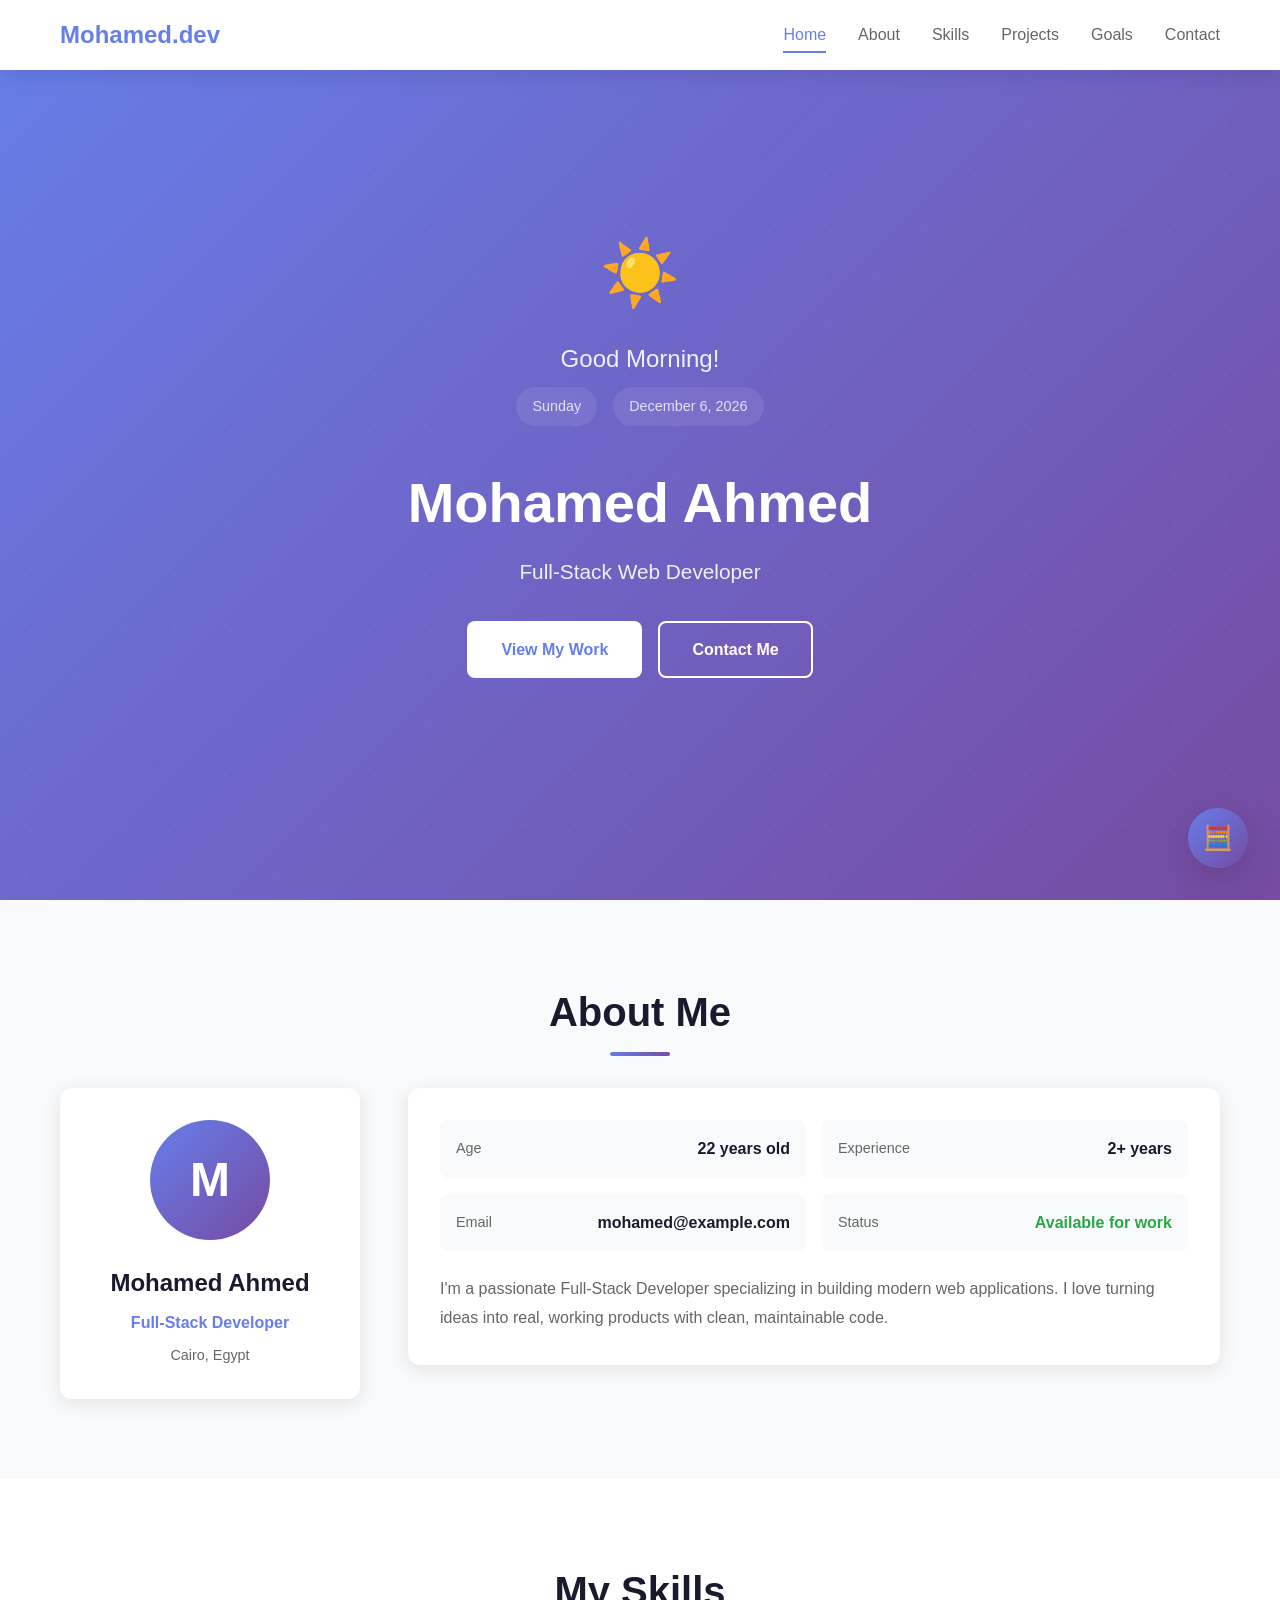
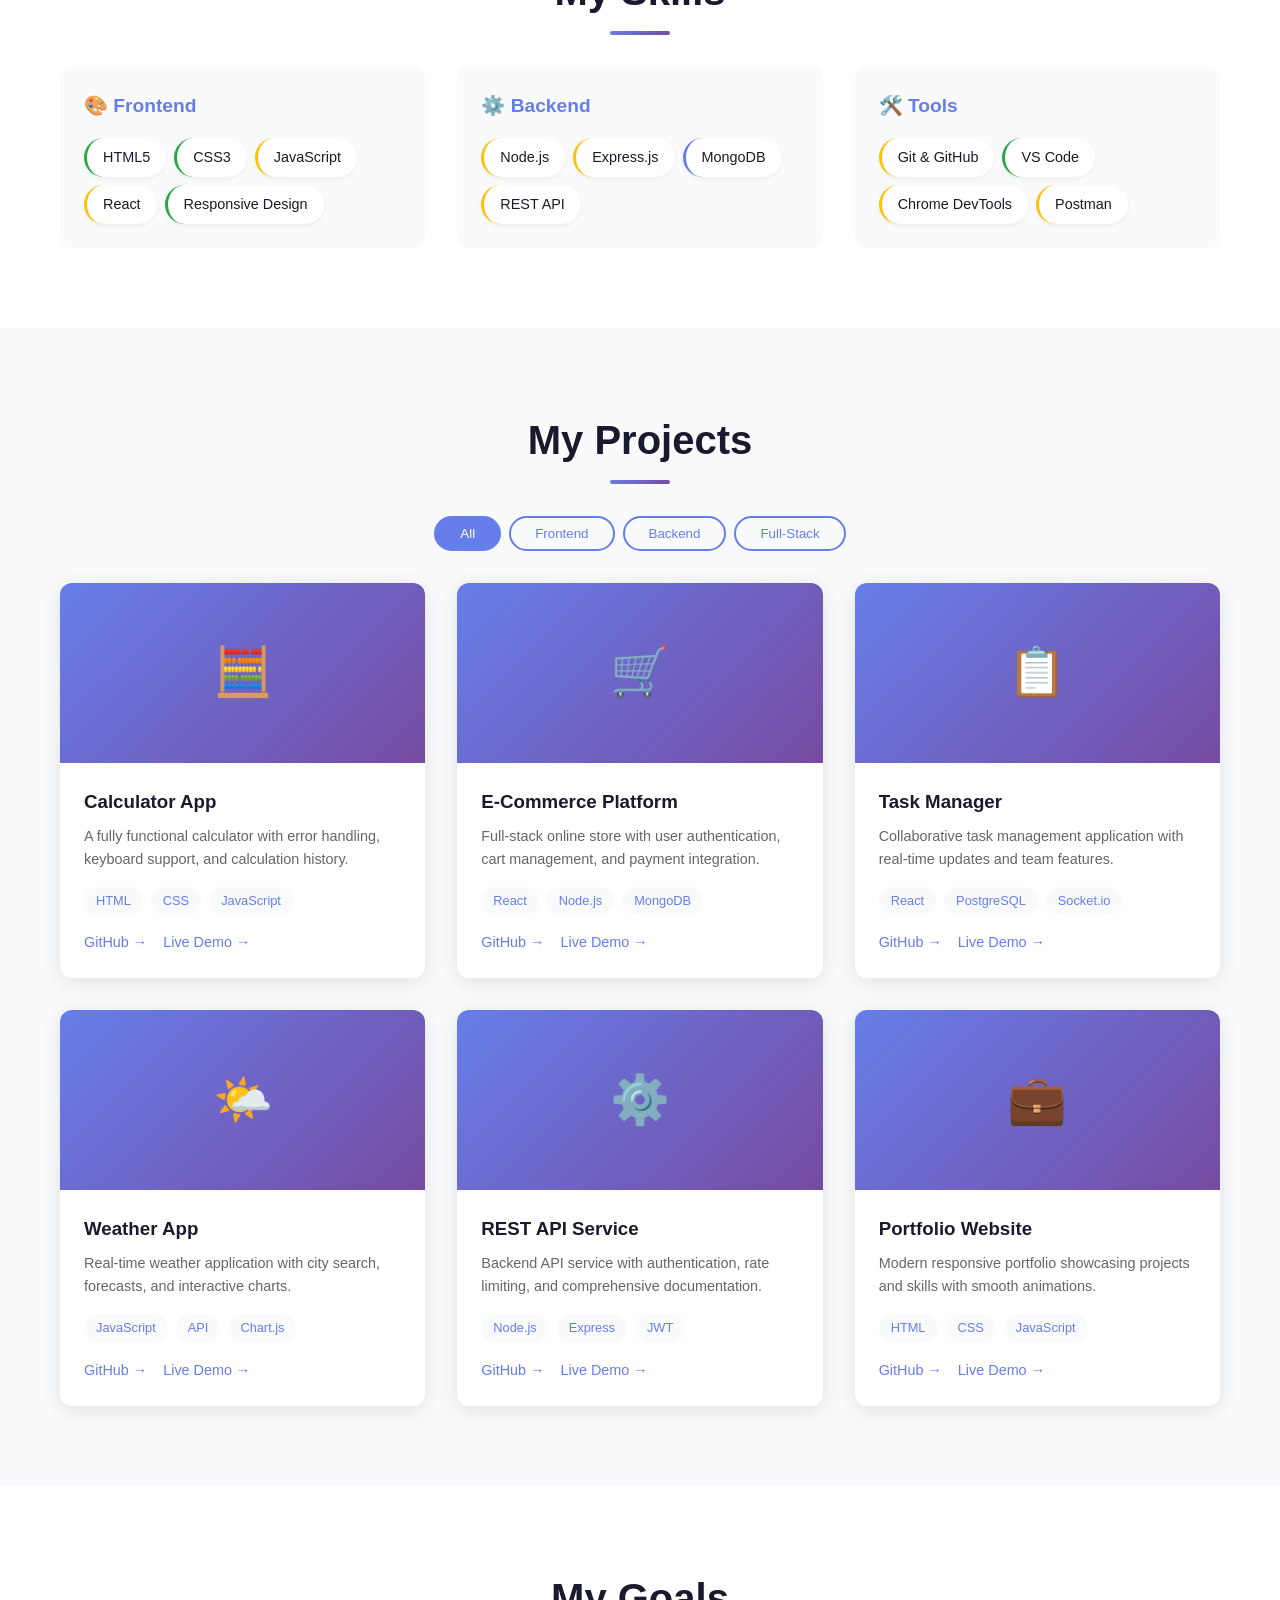
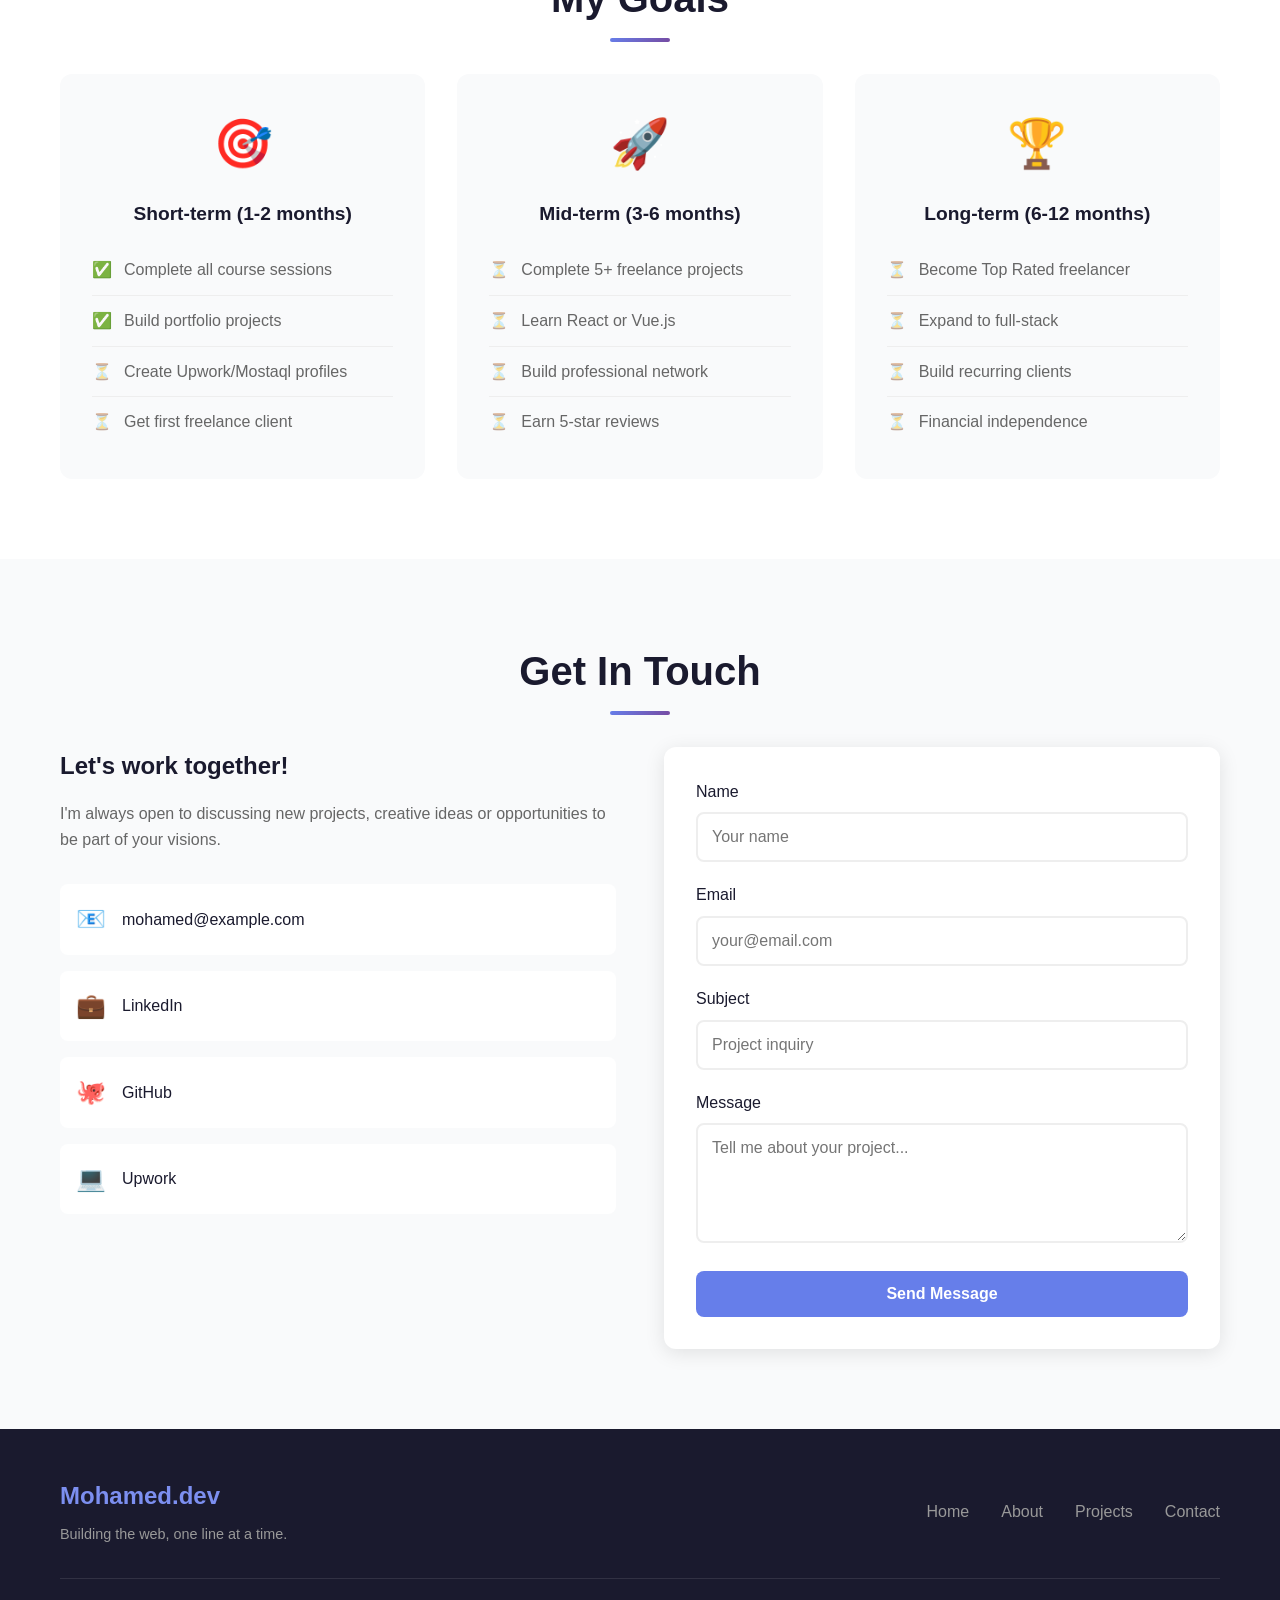
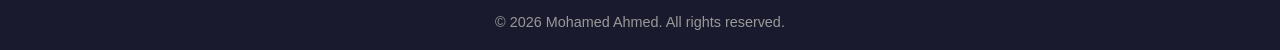
==== index.html @ bbd2b312 "Add files via upload" ====
<!DOCTYPE html>
<html lang="en">
<head>
    <meta charset="UTF-8">
    <meta name="viewport" content="width=device-width, initial-scale=1.0">
    <title>Mohamed Ahmed | Full-Stack Developer</title>
    <link rel="stylesheet" href="style.css">
</head>
<body>
    <!-- =============================================
         Navigation - Session 09: DOM & Events
         ============================================= -->
    <nav class="navbar">
        <div class="nav-container">
            <a href="#home" class="logo">Mohamed.dev</a>
            
            <!-- Burger Menu Button -->
            <button class="burger-btn" aria-label="Toggle navigation menu">
                <span></span>
                <span></span>
                <span></span>
            </button>
            
            <ul class="nav-menu">
                <li><a href="#home" class="nav-link active">Home</a></li>
                <li><a href="#about" class="nav-link">About</a></li>
                <li><a href="#skills" class="nav-link">Skills</a></li>
                <li><a href="#projects" class="nav-link">Projects</a></li>
                <li><a href="#goals" class="nav-link">Goals</a></li>
                <li><a href="#contact" class="nav-link">Contact</a></li>
            </ul>
        </div>
    </nav>

    <!-- =============================================
         Hero Section - Session 06: Date & Time Greeting
         ============================================= -->
    <section id="home" class="hero">
        <div class="hero-content">
            <div class="greeting-icon" id="greeting-icon">☀️</div>
            <p class="greeting" id="greeting">Loading...</p>
            <div class="day-info">
                <span class="day-name" id="day-name">Loading...</span>
                <span class="date-full" id="date-full">Loading...</span>
            </div>
            <h1 class="hero-name">Mohamed Ahmed</h1>
            <p class="hero-title">Full-Stack Web Developer</p>
            <div class="hero-buttons">
                <a href="#projects" class="btn btn-primary">View My Work</a>
                <a href="#contact" class="btn btn-outline">Contact Me</a>
            </div>
        </div>
    </section>

    <!-- =============================================
         About Section - Session 05: Variables & Data Types
         ============================================= -->
    <section id="about" class="about">
        <div class="container">
            <h2 class="section-title">About Me</h2>
            <div class="about-content">
                <div class="about-card">
                    <div class="avatar" id="avatar">M</div>
                    <div class="about-info">
                        <h3 id="full-name">Loading...</h3>
                        <p class="job-title" id="job-title">Loading...</p>
                        <p class="location" id="location">Loading...</p>
                    </div>
                </div>
                <div class="about-details">
                    <div class="info-grid">
                        <div class="info-item">
                            <span class="info-label">Age</span>
                            <span class="info-value" id="age">-</span>
                        </div>
                        <div class="info-item">
                            <span class="info-label">Experience</span>
                            <span class="info-value" id="experience">-</span>
                        </div>
                        <div class="info-item">
                            <span class="info-label">Email</span>
                            <span class="info-value" id="email">-</span>
                        </div>
                        <div class="info-item">
                            <span class="info-label">Status</span>
                            <span class="info-value status-available" id="status">-</span>
                        </div>
                    </div>
                    <p class="about-text" id="about-text">
                        I'm a passionate Full-Stack Developer specializing in building modern web applications. 
                        I love turning ideas into real, working products with clean, maintainable code.
                    </p>
                </div>
            </div>
        </div>
    </section>

    <!-- =============================================
         Skills Section - Session 08: Arrays & Objects
         ============================================= -->
    <section id="skills" class="skills">
        <div class="container">
            <h2 class="section-title">My Skills</h2>
            <div class="skills-container" id="skills-container">
                <!-- Skills will be rendered by JavaScript -->
            </div>
        </div>
    </section>

    <!-- =============================================
         Projects Section - Session 08: Array Methods
         ============================================= -->
    <section id="projects" class="projects">
        <div class="container">
            <h2 class="section-title">My Projects</h2>
            <div class="projects-filter">
                <button class="filter-btn active" data-filter="all">All</button>
                <button class="filter-btn" data-filter="frontend">Frontend</button>
                <button class="filter-btn" data-filter="backend">Backend</button>
                <button class="filter-btn" data-filter="fullstack">Full-Stack</button>
            </div>
            <div class="projects-grid" id="projects-grid">
                <!-- Projects will be rendered by JavaScript -->
            </div>
        </div>
    </section>

    <!-- =============================================
         Goals Section - Session 03: Portfolio Plan
         ============================================= -->
    <section id="goals" class="goals">
        <div class="container">
            <h2 class="section-title">My Goals</h2>
            <div class="goals-grid">
                <div class="goal-card">
                    <div class="goal-icon">🎯</div>
                    <h3>Short-term (1-2 months)</h3>
                    <ul class="goal-list">
                        <li><span class="check">✅</span> Complete all course sessions</li>
                        <li><span class="check">✅</span> Build portfolio projects</li>
                        <li><span class="pending">⏳</span> Create Upwork/Mostaql profiles</li>
                        <li><span class="pending">⏳</span> Get first freelance client</li>
                    </ul>
                </div>
                <div class="goal-card">
                    <div class="goal-icon">🚀</div>
                    <h3>Mid-term (3-6 months)</h3>
                    <ul class="goal-list">
                        <li><span class="pending">⏳</span> Complete 5+ freelance projects</li>
                        <li><span class="pending">⏳</span> Learn React or Vue.js</li>
                        <li><span class="pending">⏳</span> Build professional network</li>
                        <li><span class="pending">⏳</span> Earn 5-star reviews</li>
                    </ul>
                </div>
                <div class="goal-card">
                    <div class="goal-icon">🏆</div>
                    <h3>Long-term (6-12 months)</h3>
                    <ul class="goal-list">
                        <li><span class="pending">⏳</span> Become Top Rated freelancer</li>
                        <li><span class="pending">⏳</span> Expand to full-stack</li>
                        <li><span class="pending">⏳</span> Build recurring clients</li>
                        <li><span class="pending">⏳</span> Financial independence</li>
                    </ul>
                </div>
            </div>
        </div>
    </section>

    <!-- =============================================
         Contact Section - Session 09: Forms & Events
         ============================================= -->
    <section id="contact" class="contact">
        <div class="container">
            <h2 class="section-title">Get In Touch</h2>
            <div class="contact-content">
                <div class="contact-info">
                    <h3>Let's work together!</h3>
                    <p>I'm always open to discussing new projects, creative ideas or opportunities to be part of your visions.</p>
                    <div class="contact-links">
                        <a href="#" class="contact-link">
                            <span class="contact-icon">📧</span>
                            <span id="contact-email">mohamed@example.com</span>
                        </a>
                        <a href="#" class="contact-link">
                            <span class="contact-icon">💼</span>
                            <span>LinkedIn</span>
                        </a>
                        <a href="#" class="contact-link">
                            <span class="contact-icon">🐙</span>
                            <span>GitHub</span>
                        </a>
                        <a href="#" class="contact-link">
                            <span class="contact-icon">💻</span>
                            <span>Upwork</span>
                        </a>
                    </div>
                </div>
                <form class="contact-form" id="contact-form">
                    <div class="form-group">
                        <label for="name">Name</label>
                        <input type="text" id="name" name="name" placeholder="Your name" required>
                    </div>
                    <div class="form-group">
                        <label for="email">Email</label>
                        <input type="email" id="email-input" name="email" placeholder="your@email.com" required>
                    </div>
                    <div class="form-group">
                        <label for="subject">Subject</label>
                        <input type="text" id="subject" name="subject" placeholder="Project inquiry">
                    </div>
                    <div class="form-group">
                        <label for="message">Message</label>
                        <textarea id="message" name="message" placeholder="Tell me about your project..." required></textarea>
                    </div>
                    <button type="submit" class="btn btn-submit">Send Message</button>
                </form>
            </div>
        </div>
    </section>

    <!-- =============================================
         Footer
         ============================================= -->
    <footer class="footer">
        <div class="container">
            <div class="footer-content">
                <div class="footer-logo">
                    <span class="logo-text">Mohamed.dev</span>
                    <p>Building the web, one line at a time.</p>
                </div>
                <div class="footer-links">
                    <a href="#home">Home</a>
                    <a href="#about">About</a>
                    <a href="#projects">Projects</a>
                    <a href="#contact">Contact</a>
                </div>
            </div>
            <div class="footer-bottom">
                <p>&copy; <span id="year"></span> Mohamed Ahmed. All rights reserved.</p>
            </div>
        </div>
    </footer>

    <!-- Calculator Modal - Session 02 -->
    <div class="modal" id="calculator-modal">
        <div class="modal-content">
            <span class="close-modal">&times;</span>
            <h3>Quick Calculator</h3>
            <div class="calculator">
                <input type="text" class="calc-display" id="calc-display" readonly>
                <div class="calc-buttons">
                    <button class="calc-btn" data-value="C">C</button>
                    <button class="calc-btn" data-value="←">←</button>
                    <button class="calc-btn" data-value="%">%</button>
                    <button class="calc-btn operator" data-value="/">÷</button>
                    <button class="calc-btn" data-value="7">7</button>
                    <button class="calc-btn" data-value="8">8</button>
                    <button class="calc-btn" data-value="9">9</button>
                    <button class="calc-btn operator" data-value="*">×</button>
                    <button class="calc-btn" data-value="4">4</button>
                    <button class="calc-btn" data-value="5">5</button>
                    <button class="calc-btn" data-value="6">6</button>
                    <button class="calc-btn operator" data-value="-">−</button>
                    <button class="calc-btn" data-value="1">1</button>
                    <button class="calc-btn" data-value="2">2</button>
                    <button class="calc-btn" data-value="3">3</button>
                    <button class="calc-btn operator" data-value="+">+</button>
                    <button class="calc-btn zero" data-value="0">0</button>
                    <button class="calc-btn" data-value=".">.</button>
                    <button class="calc-btn equals" data-value="=">=</button>
                </div>
            </div>
        </div>
    </div>

    <!-- Floating Calculator Button -->
    <button class="calc-fab" id="calc-fab" title="Open Calculator">
        🧮
    </button>

    <script src="script.js"></script>
</body>
</html>
---- style.css ----
/* =============================================
   Final Portfolio - CSS Styles
   Merged from all Sessions (02-09)
   ============================================= */

/* ===== CSS Variables ===== */
:root {
    --primary: #667eea;
    --primary-dark: #5a67d8;
    --primary-light: #7c8ff0;
    --secondary: #764ba2;
    --text-dark: #1a1a2e;
    --text-light: #666;
    --text-muted: #999;
    --bg-light: #f9fafb;
    --bg-white: #ffffff;
    --success: #28a745;
    --warning: #ffc107;
    --danger: #dc3545;
    --gradient: linear-gradient(135deg, var(--primary) 0%, var(--secondary) 100%);
    --shadow: 0 4px 20px rgba(0, 0, 0, 0.1);
    --shadow-lg: 0 10px 40px rgba(0, 0, 0, 0.15);
    --radius: 12px;
    --radius-sm: 8px;
    --transition: all 0.3s ease;
}

/* ===== Reset & Base ===== */
* {
    margin: 0;
    padding: 0;
    box-sizing: border-box;
}

html {
    scroll-behavior: smooth;
}

body {
    font-family: -apple-system, BlinkMacSystemFont, 'Segoe UI', Roboto, 'Helvetica Neue', Arial, sans-serif;
    line-height: 1.6;
    color: var(--text-dark);
    background: var(--bg-white);
}

.container {
    max-width: 1200px;
    margin: 0 auto;
    padding: 0 20px;
}

/* ===== Navigation - Session 09 ===== */
.navbar {
    position: fixed;
    top: 0;
    left: 0;
    right: 0;
    background: var(--bg-white);
    box-shadow: var(--shadow);
    z-index: 1000;
}

.nav-container {
    max-width: 1200px;
    margin: 0 auto;
    padding: 0 20px;
    display: flex;
    justify-content: space-between;
    align-items: center;
    height: 70px;
}

.logo {
    font-size: 1.5rem;
    font-weight: 700;
    color: var(--primary);
    text-decoration: none;
    transition: var(--transition);
}

.logo:hover {
    color: var(--primary-dark);
}

/* Burger Button */
.burger-btn {
    display: none;
    flex-direction: column;
    gap: 5px;
    padding: 10px;
    background: none;
    border: none;
    cursor: pointer;
    z-index: 1001;
}

.burger-btn span {
    display: block;
    width: 25px;
    height: 3px;
    background: var(--text-dark);
    border-radius: 2px;
    transition: var(--transition);
}

.burger-btn.active span:nth-child(1) {
    transform: rotate(45deg) translate(5px, 5px);
}

.burger-btn.active span:nth-child(2) {
    opacity: 0;
}

.burger-btn.active span:nth-child(3) {
    transform: rotate(-45deg) translate(7px, -6px);
}

/* Navigation Menu */
.nav-menu {
    display: flex;
    gap: 2rem;
    list-style: none;
}

.nav-link {
    text-decoration: none;
    color: var(--text-light);
    font-weight: 500;
    padding: 0.5rem 0;
    border-bottom: 2px solid transparent;
    transition: var(--transition);
}

.nav-link:hover,
.nav-link.active {
    color: var(--primary);
    border-bottom-color: var(--primary);
}

/* Mobile Navigation */
@media (max-width: 768px) {
    .burger-btn {
        display: flex;
    }
    
    .nav-menu {
        position: fixed;
        top: 70px;
        left: 0;
        right: 0;
        background: var(--bg-white);
        flex-direction: column;
        padding: 2rem;
        gap: 0;
        transform: translateY(-100%);
        opacity: 0;
        visibility: hidden;
        transition: var(--transition);
        box-shadow: var(--shadow);
    }
    
    .nav-menu.open {
        transform: translateY(0);
        opacity: 1;
        visibility: visible;
    }
    
    .nav-link {
        display: block;
        padding: 1rem;
        border-bottom: 1px solid #eee;
    }
}

/* ===== Hero Section - Session 06 ===== */
.hero {
    min-height: 100vh;
    display: flex;
    align-items: center;
    justify-content: center;
    background: var(--gradient);
    color: var(--bg-white);
    text-align: center;
    padding: 100px 20px;
    position: relative;
    overflow: hidden;
}

.hero::before {
    content: '';
    position: absolute;
    top: 0;
    left: 0;
    right: 0;
    bottom: 0;
    background: url('data:image/svg+xml,<svg xmlns="http://www.w3.org/2000/svg" viewBox="0 0 100 100"><circle cx="50" cy="50" r="2" fill="rgba(255,255,255,0.1)"/></svg>');
    background-size: 50px 50px;
    opacity: 0.5;
}

.hero-content {
    position: relative;
    z-index: 1;
}

.greeting-icon {
    font-size: 4rem;
    margin-bottom: 1rem;
    animation: bounce 2s infinite;
}

@keyframes bounce {
    0%, 100% { transform: translateY(0); }
    50% { transform: translateY(-10px); }
}

.greeting {
    font-size: 1.5rem;
    font-weight: 500;
    margin-bottom: 0.5rem;
    opacity: 0.9;
}

.day-info {
    display: flex;
    gap: 1rem;
    justify-content: center;
    margin-bottom: 2rem;
    font-size: 0.9rem;
    opacity: 0.8;
}

.day-info span {
    background: rgba(255, 255, 255, 0.1);
    padding: 0.5rem 1rem;
    border-radius: 20px;
}

.hero-name {
    font-size: 3.5rem;
    font-weight: 700;
    margin-bottom: 0.5rem;
}

.hero-title {
    font-size: 1.3rem;
    opacity: 0.9;
    margin-bottom: 2rem;
}

.hero-buttons {
    display: flex;
    gap: 1rem;
    justify-content: center;
    flex-wrap: wrap;
}

/* ===== Buttons ===== */
.btn {
    display: inline-block;
    padding: 0.875rem 2rem;
    border-radius: var(--radius-sm);
    text-decoration: none;
    font-weight: 600;
    transition: var(--transition);
    border: 2px solid transparent;
    cursor: pointer;
    font-size: 1rem;
}

.btn-primary {
    background: var(--bg-white);
    color: var(--primary);
}

.btn-primary:hover {
    transform: translateY(-2px);
    box-shadow: var(--shadow-lg);
}

.btn-outline {
    background: transparent;
    color: var(--bg-white);
    border-color: var(--bg-white);
}

.btn-outline:hover {
    background: var(--bg-white);
    color: var(--primary);
}

.btn-submit {
    width: 100%;
    background: var(--primary);
    color: var(--bg-white);
    border: none;
}

.btn-submit:hover {
    background: var(--primary-dark);
}

/* ===== Section Styles ===== */
section {
    padding: 80px 0;
}

.section-title {
    font-size: 2.5rem;
    text-align: center;
    margin-bottom: 1rem;
    color: var(--text-dark);
}

.section-title::after {
    content: '';
    display: block;
    width: 60px;
    height: 4px;
    background: var(--gradient);
    margin: 0.5rem auto 2rem;
    border-radius: 2px;
}

/* ===== About Section - Session 05 ===== */
.about {
    background: var(--bg-light);
}

.about-content {
    display: grid;
    grid-template-columns: 300px 1fr;
    gap: 3rem;
    align-items: start;
}

.about-card {
    background: var(--bg-white);
    border-radius: var(--radius);
    padding: 2rem;
    text-align: center;
    box-shadow: var(--shadow);
}

.avatar {
    width: 120px;
    height: 120px;
    background: var(--gradient);
    border-radius: 50%;
    margin: 0 auto 1.5rem;
    display: flex;
    align-items: center;
    justify-content: center;
    font-size: 3rem;
    color: var(--bg-white);
    font-weight: 700;
}

.about-card h3 {
    font-size: 1.5rem;
    margin-bottom: 0.5rem;
}

.job-title {
    color: var(--primary);
    font-weight: 600;
    margin-bottom: 0.5rem;
}

.location {
    color: var(--text-light);
    font-size: 0.9rem;
}

.about-details {
    background: var(--bg-white);
    border-radius: var(--radius);
    padding: 2rem;
    box-shadow: var(--shadow);
}

.info-grid {
    display: grid;
    grid-template-columns: repeat(2, 1fr);
    gap: 1rem;
    margin-bottom: 1.5rem;
}

.info-item {
    background: var(--bg-light);
    padding: 1rem;
    border-radius: var(--radius-sm);
    display: flex;
    justify-content: space-between;
    align-items: center;
}

.info-label {
    color: var(--text-light);
    font-size: 0.9rem;
}

.info-value {
    font-weight: 600;
    color: var(--text-dark);
}

.status-available {
    color: var(--success);
}

.about-text {
    color: var(--text-light);
    line-height: 1.8;
}

@media (max-width: 768px) {
    .about-content {
        grid-template-columns: 1fr;
    }
    
    .about-card {
        max-width: 300px;
        margin: 0 auto;
    }
}

/* ===== Skills Section - Session 08 ===== */
.skills {
    background: var(--bg-white);
}

.skills-container {
    display: grid;
    grid-template-columns: repeat(auto-fit, minmax(280px, 1fr));
    gap: 2rem;
}

.skill-category {
    background: var(--bg-light);
    border-radius: var(--radius);
    padding: 1.5rem;
}

.skill-category h3 {
    font-size: 1.2rem;
    margin-bottom: 1rem;
    color: var(--primary);
    display: flex;
    align-items: center;
    gap: 0.5rem;
}

.skill-list {
    display: flex;
    flex-wrap: wrap;
    gap: 0.5rem;
}

.skill-tag {
    background: var(--bg-white);
    color: var(--text-dark);
    padding: 0.5rem 1rem;
    border-radius: 20px;
    font-size: 0.9rem;
    font-weight: 500;
    box-shadow: 0 2px 5px rgba(0,0,0,0.05);
    transition: var(--transition);
}

.skill-tag:hover {
    transform: translateY(-2px);
    box-shadow: var(--shadow);
}

.skill-tag.advanced {
    border-left: 3px solid var(--success);
}

.skill-tag.intermediate {
    border-left: 3px solid var(--warning);
}

.skill-tag.beginner {
    border-left: 3px solid var(--primary);
}

/* ===== Projects Section - Session 08 ===== */
.projects {
    background: var(--bg-light);
}

.projects-filter {
    display: flex;
    justify-content: center;
    gap: 0.5rem;
    margin-bottom: 2rem;
    flex-wrap: wrap;
}

.filter-btn {
    padding: 0.5rem 1.5rem;
    border: 2px solid var(--primary);
    background: transparent;
    color: var(--primary);
    border-radius: 25px;
    font-weight: 500;
    cursor: pointer;
    transition: var(--transition);
}

.filter-btn:hover,
.filter-btn.active {
    background: var(--primary);
    color: var(--bg-white);
}

.projects-grid {
    display: grid;
    grid-template-columns: repeat(auto-fit, minmax(300px, 1fr));
    gap: 2rem;
}

.project-card {
    background: var(--bg-white);
    border-radius: var(--radius);
    overflow: hidden;
    box-shadow: var(--shadow);
    transition: var(--transition);
}

.project-card:hover {
    transform: translateY(-5px);
    box-shadow: var(--shadow-lg);
}

.project-image {
    height: 180px;
    background: var(--gradient);
    display: flex;
    align-items: center;
    justify-content: center;
    font-size: 3rem;
}

.project-info {
    padding: 1.5rem;
}

.project-info h3 {
    margin-bottom: 0.5rem;
    color: var(--text-dark);
}

.project-info p {
    color: var(--text-light);
    font-size: 0.9rem;
    margin-bottom: 1rem;
}

.project-tags {
    display: flex;
    gap: 0.5rem;
    flex-wrap: wrap;
}

.tag {
    background: var(--bg-light);
    padding: 0.25rem 0.75rem;
    border-radius: 15px;
    font-size: 0.8rem;
    color: var(--primary);
}

.project-links {
    margin-top: 1rem;
    display: flex;
    gap: 1rem;
}

.project-links a {
    color: var(--primary);
    text-decoration: none;
    font-weight: 500;
    font-size: 0.9rem;
    transition: var(--transition);
}

.project-links a:hover {
    color: var(--primary-dark);
}

/* ===== Goals Section - Session 03 ===== */
.goals {
    background: var(--bg-white);
}

.goals-grid {
    display: grid;
    grid-template-columns: repeat(auto-fit, minmax(280px, 1fr));
    gap: 2rem;
}

.goal-card {
    background: var(--bg-light);
    border-radius: var(--radius);
    padding: 2rem;
    text-align: center;
    transition: var(--transition);
}

.goal-card:hover {
    transform: translateY(-5px);
    box-shadow: var(--shadow);
}

.goal-icon {
    font-size: 3rem;
    margin-bottom: 1rem;
}

.goal-card h3 {
    font-size: 1.2rem;
    margin-bottom: 1rem;
    color: var(--text-dark);
}

.goal-list {
    list-style: none;
    text-align: left;
}

.goal-list li {
    padding: 0.75rem 0;
    border-bottom: 1px solid #eee;
    display: flex;
    align-items: center;
    gap: 0.75rem;
    color: var(--text-light);
}

.goal-list li:last-child {
    border-bottom: none;
}

.check {
    color: var(--success);
}

.pending {
    opacity: 0.5;
}

/* ===== Contact Section - Session 09 ===== */
.contact {
    background: var(--bg-light);
}

.contact-content {
    display: grid;
    grid-template-columns: 1fr 1fr;
    gap: 3rem;
    align-items: start;
}

.contact-info h3 {
    font-size: 1.5rem;
    margin-bottom: 1rem;
}

.contact-info p {
    color: var(--text-light);
    margin-bottom: 2rem;
}

.contact-links {
    display: flex;
    flex-direction: column;
    gap: 1rem;
}

.contact-link {
    display: flex;
    align-items: center;
    gap: 1rem;
    color: var(--text-dark);
    text-decoration: none;
    padding: 1rem;
    background: var(--bg-white);
    border-radius: var(--radius-sm);
    transition: var(--transition);
}

.contact-link:hover {
    background: var(--primary);
    color: var(--bg-white);
}

.contact-icon {
    font-size: 1.5rem;
}

.contact-form {
    background: var(--bg-white);
    padding: 2rem;
    border-radius: var(--radius);
    box-shadow: var(--shadow);
}

.form-group {
    margin-bottom: 1.25rem;
}

.form-group label {
    display: block;
    margin-bottom: 0.5rem;
    font-weight: 500;
    color: var(--text-dark);
}

.form-group input,
.form-group textarea {
    width: 100%;
    padding: 0.875rem;
    border: 2px solid #eee;
    border-radius: var(--radius-sm);
    font-size: 1rem;
    transition: var(--transition);
    font-family: inherit;
}

.form-group input:focus,
.form-group textarea:focus {
    outline: none;
    border-color: var(--primary);
}

.form-group textarea {
    min-height: 120px;
    resize: vertical;
}

@media (max-width: 768px) {
    .contact-content {
        grid-template-columns: 1fr;
    }
}

/* ===== Footer ===== */
.footer {
    background: var(--text-dark);
    color: var(--bg-white);
    padding: 3rem 0 1rem;
}

.footer-content {
    display: flex;
    justify-content: space-between;
    align-items: center;
    padding-bottom: 2rem;
    border-bottom: 1px solid rgba(255,255,255,0.1);
}

.footer-logo .logo-text {
    font-size: 1.5rem;
    font-weight: 700;
    color: var(--primary-light);
}

.footer-logo p {
    color: var(--text-muted);
    font-size: 0.9rem;
    margin-top: 0.5rem;
}

.footer-links {
    display: flex;
    gap: 2rem;
}

.footer-links a {
    color: var(--text-muted);
    text-decoration: none;
    transition: var(--transition);
}

.footer-links a:hover {
    color: var(--bg-white);
}

.footer-bottom {
    text-align: center;
    padding-top: 2rem;
    color: var(--text-muted);
    font-size: 0.9rem;
}

@media (max-width: 768px) {
    .footer-content {
        flex-direction: column;
        gap: 1.5rem;
        text-align: center;
    }
}

/* ===== Calculator Modal - Session 02 ===== */
.modal {
    display: none;
    position: fixed;
    top: 0;
    left: 0;
    right: 0;
    bottom: 0;
    background: rgba(0, 0, 0, 0.5);
    z-index: 2000;
    align-items: center;
    justify-content: center;
}

.modal.open {
    display: flex;
}

.modal-content {
    background: var(--bg-white);
    border-radius: var(--radius);
    padding: 2rem;
    max-width: 350px;
    width: 90%;
    position: relative;
}

.close-modal {
    position: absolute;
    top: 1rem;
    right: 1rem;
    font-size: 1.5rem;
    cursor: pointer;
    color: var(--text-light);
    transition: var(--transition);
}

.close-modal:hover {
    color: var(--danger);
}

.modal-content h3 {
    text-align: center;
    margin-bottom: 1rem;
    color: var(--text-dark);
}

.calculator {
    background: var(--bg-light);
    border-radius: var(--radius-sm);
    padding: 1rem;
}

.calc-display {
    width: 100%;
    padding: 1rem;
    font-size: 1.5rem;
    text-align: right;
    border: none;
    background: var(--bg-white);
    border-radius: var(--radius-sm);
    margin-bottom: 1rem;
}

.calc-buttons {
    display: grid;
    grid-template-columns: repeat(4, 1fr);
    gap: 0.5rem;
}

.calc-btn {
    padding: 1rem;
    font-size: 1.2rem;
    border: none;
    border-radius: var(--radius-sm);
    background: var(--bg-white);
    cursor: pointer;
    transition: var(--transition);
    font-weight: 500;
}

.calc-btn:hover {
    background: var(--primary);
    color: var(--bg-white);
}

.calc-btn.operator {
    background: var(--primary-light);
    color: var(--bg-white);
}

.calc-btn.operator:hover {
    background: var(--primary);
}

.calc-btn.equals {
    background: var(--success);
    color: var(--bg-white);
}

.calc-btn.zero {
    grid-column: span 2;
}

/* Calculator FAB */
.calc-fab {
    position: fixed;
    bottom: 2rem;
    right: 2rem;
    width: 60px;
    height: 60px;
    border-radius: 50%;
    background: var(--gradient);
    border: none;
    font-size: 1.5rem;
    cursor: pointer;
    box-shadow: var(--shadow-lg);
    transition: var(--transition);
    z-index: 999;
}

.calc-fab:hover {
    transform: scale(1.1);
}

/* ===== Animations ===== */
@keyframes fadeIn {
    from { opacity: 0; transform: translateY(20px); }
    to { opacity: 1; transform: translateY(0); }
}

.fade-in {
    animation: fadeIn 0.5s ease forwards;
}

/* ===== Utility Classes ===== */
.hidden {
    display: none !important;
}
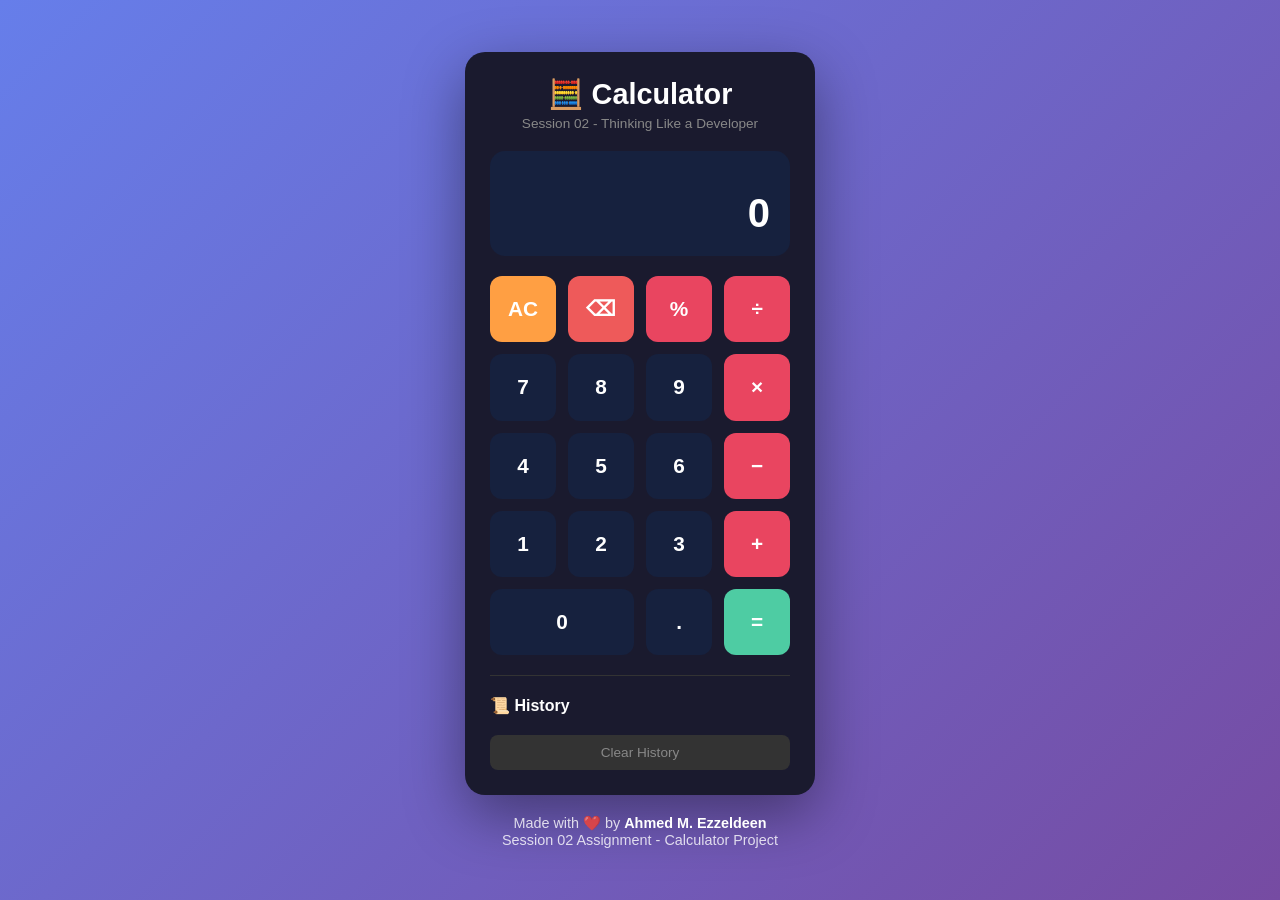
==== commit b764b139: "Add files via upload" ====
--- a/index.html
+++ b/index.html
@@ -3,281 +3,66 @@
 <head>
     <meta charset="UTF-8">
     <meta name="viewport" content="width=device-width, initial-scale=1.0">
-    <title>Mohamed Ahmed | Full-Stack Developer</title>
+    <title>Calculator - Session 02 Project</title>
     <link rel="stylesheet" href="style.css">
 </head>
 <body>
-    <!-- =============================================
-         Navigation - Session 09: DOM & Events
-         ============================================= -->
-    <nav class="navbar">
-        <div class="nav-container">
-            <a href="#home" class="logo">Mohamed.dev</a>
+    <div class="container">
+        <div class="calculator">
+            <h1>🧮 Calculator</h1>
+            <p class="subtitle">Session 02 - Thinking Like a Developer</p>
             
-            <!-- Burger Menu Button -->
-            <button class="burger-btn" aria-label="Toggle navigation menu">
-                <span></span>
-                <span></span>
-                <span></span>
-            </button>
+            <!-- Display -->
+            <div class="display">
+                <div class="previous-operand" id="previousOperand"></div>
+                <div class="current-operand" id="currentOperand">0</div>
+            </div>
             
-            <ul class="nav-menu">
-                <li><a href="#home" class="nav-link active">Home</a></li>
-                <li><a href="#about" class="nav-link">About</a></li>
-                <li><a href="#skills" class="nav-link">Skills</a></li>
-                <li><a href="#projects" class="nav-link">Projects</a></li>
-                <li><a href="#goals" class="nav-link">Goals</a></li>
-                <li><a href="#contact" class="nav-link">Contact</a></li>
-            </ul>
-        </div>
-    </nav>
-
-    <!-- =============================================
-         Hero Section - Session 06: Date & Time Greeting
-         ============================================= -->
-    <section id="home" class="hero">
-        <div class="hero-content">
-            <div class="greeting-icon" id="greeting-icon">☀️</div>
-            <p class="greeting" id="greeting">Loading...</p>
-            <div class="day-info">
-                <span class="day-name" id="day-name">Loading...</span>
-                <span class="date-full" id="date-full">Loading...</span>
+            <!-- Buttons -->
+            <div class="buttons">
+                <button class="btn btn-clear" onclick="clearAll()">AC</button>
+                <button class="btn btn-delete" onclick="deleteLast()">⌫</button>
+                <button class="btn btn-operator" onclick="appendOperator('%')">%</button>
+                <button class="btn btn-operator" onclick="appendOperator('/')">÷</button>
+                
+                <button class="btn btn-number" onclick="appendNumber('7')">7</button>
+                <button class="btn btn-number" onclick="appendNumber('8')">8</button>
+                <button class="btn btn-number" onclick="appendNumber('9')">9</button>
+                <button class="btn btn-operator" onclick="appendOperator('*')">×</button>
+                
+                <button class="btn btn-number" onclick="appendNumber('4')">4</button>
+                <button class="btn btn-number" onclick="appendNumber('5')">5</button>
+                <button class="btn btn-number" onclick="appendNumber('6')">6</button>
+                <button class="btn btn-operator" onclick="appendOperator('-')">−</button>
+                
+                <button class="btn btn-number" onclick="appendNumber('1')">1</button>
+                <button class="btn btn-number" onclick="appendNumber('2')">2</button>
+                <button class="btn btn-number" onclick="appendNumber('3')">3</button>
+                <button class="btn btn-operator" onclick="appendOperator('+')">+</button>
+                
+                <button class="btn btn-number btn-zero" onclick="appendNumber('0')">0</button>
+                <button class="btn btn-number" onclick="appendDecimal()">.</button>
+                <button class="btn btn-equals" onclick="calculate()">=</button>
             </div>
-            <h1 class="hero-name">Mohamed Ahmed</h1>
-            <p class="hero-title">Full-Stack Web Developer</p>
-            <div class="hero-buttons">
-                <a href="#projects" class="btn btn-primary">View My Work</a>
-                <a href="#contact" class="btn btn-outline">Contact Me</a>
+            
+            <!-- Error Message -->
+            <div class="error-message" id="errorMessage"></div>
+            
+            <!-- History -->
+            <div class="history-section">
+                <h3>📜 History</h3>
+                <div class="history" id="history"></div>
+                <button class="btn-clear-history" onclick="clearHistory()">Clear History</button>
             </div>
         </div>
-    </section>
-
-    <!-- =============================================
-         About Section - Session 05: Variables & Data Types
-         ============================================= -->
-    <section id="about" class="about">
-        <div class="container">
-            <h2 class="section-title">About Me</h2>
-            <div class="about-content">
-                <div class="about-card">
-                    <div class="avatar" id="avatar">M</div>
-                    <div class="about-info">
-                        <h3 id="full-name">Loading...</h3>
-                        <p class="job-title" id="job-title">Loading...</p>
-                        <p class="location" id="location">Loading...</p>
-                    </div>
-                </div>
-                <div class="about-details">
-                    <div class="info-grid">
-                        <div class="info-item">
-                            <span class="info-label">Age</span>
-                            <span class="info-value" id="age">-</span>
-                        </div>
-                        <div class="info-item">
-                            <span class="info-label">Experience</span>
-                            <span class="info-value" id="experience">-</span>
-                        </div>
-                        <div class="info-item">
-                            <span class="info-label">Email</span>
-                            <span class="info-value" id="email">-</span>
-                        </div>
-                        <div class="info-item">
-                            <span class="info-label">Status</span>
-                            <span class="info-value status-available" id="status">-</span>
-                        </div>
-                    </div>
-                    <p class="about-text" id="about-text">
-                        I'm a passionate Full-Stack Developer specializing in building modern web applications. 
-                        I love turning ideas into real, working products with clean, maintainable code.
-                    </p>
-                </div>
-            </div>
-        </div>
-    </section>
-
-    <!-- =============================================
-         Skills Section - Session 08: Arrays & Objects
-         ============================================= -->
-    <section id="skills" class="skills">
-        <div class="container">
-            <h2 class="section-title">My Skills</h2>
-            <div class="skills-container" id="skills-container">
-                <!-- Skills will be rendered by JavaScript -->
-            </div>
-        </div>
-    </section>
-
-    <!-- =============================================
-         Projects Section - Session 08: Array Methods
-         ============================================= -->
-    <section id="projects" class="projects">
-        <div class="container">
-            <h2 class="section-title">My Projects</h2>
-            <div class="projects-filter">
-                <button class="filter-btn active" data-filter="all">All</button>
-                <button class="filter-btn" data-filter="frontend">Frontend</button>
-                <button class="filter-btn" data-filter="backend">Backend</button>
-                <button class="filter-btn" data-filter="fullstack">Full-Stack</button>
-            </div>
-            <div class="projects-grid" id="projects-grid">
-                <!-- Projects will be rendered by JavaScript -->
-            </div>
-        </div>
-    </section>
-
-    <!-- =============================================
-         Goals Section - Session 03: Portfolio Plan
-         ============================================= -->
-    <section id="goals" class="goals">
-        <div class="container">
-            <h2 class="section-title">My Goals</h2>
-            <div class="goals-grid">
-                <div class="goal-card">
-                    <div class="goal-icon">🎯</div>
-                    <h3>Short-term (1-2 months)</h3>
-                    <ul class="goal-list">
-                        <li><span class="check">✅</span> Complete all course sessions</li>
-                        <li><span class="check">✅</span> Build portfolio projects</li>
-                        <li><span class="pending">⏳</span> Create Upwork/Mostaql profiles</li>
-                        <li><span class="pending">⏳</span> Get first freelance client</li>
-                    </ul>
-                </div>
-                <div class="goal-card">
-                    <div class="goal-icon">🚀</div>
-                    <h3>Mid-term (3-6 months)</h3>
-                    <ul class="goal-list">
-                        <li><span class="pending">⏳</span> Complete 5+ freelance projects</li>
-                        <li><span class="pending">⏳</span> Learn React or Vue.js</li>
-                        <li><span class="pending">⏳</span> Build professional network</li>
-                        <li><span class="pending">⏳</span> Earn 5-star reviews</li>
-                    </ul>
-                </div>
-                <div class="goal-card">
-                    <div class="goal-icon">🏆</div>
-                    <h3>Long-term (6-12 months)</h3>
-                    <ul class="goal-list">
-                        <li><span class="pending">⏳</span> Become Top Rated freelancer</li>
-                        <li><span class="pending">⏳</span> Expand to full-stack</li>
-                        <li><span class="pending">⏳</span> Build recurring clients</li>
-                        <li><span class="pending">⏳</span> Financial independence</li>
-                    </ul>
-                </div>
-            </div>
-        </div>
-    </section>
-
-    <!-- =============================================
-         Contact Section - Session 09: Forms & Events
-         ============================================= -->
-    <section id="contact" class="contact">
-        <div class="container">
-            <h2 class="section-title">Get In Touch</h2>
-            <div class="contact-content">
-                <div class="contact-info">
-                    <h3>Let's work together!</h3>
-                    <p>I'm always open to discussing new projects, creative ideas or opportunities to be part of your visions.</p>
-                    <div class="contact-links">
-                        <a href="#" class="contact-link">
-                            <span class="contact-icon">📧</span>
-                            <span id="contact-email">mohamed@example.com</span>
-                        </a>
-                        <a href="#" class="contact-link">
-                            <span class="contact-icon">💼</span>
-                            <span>LinkedIn</span>
-                        </a>
-                        <a href="#" class="contact-link">
-                            <span class="contact-icon">🐙</span>
-                            <span>GitHub</span>
-                        </a>
-                        <a href="#" class="contact-link">
-                            <span class="contact-icon">💻</span>
-                            <span>Upwork</span>
-                        </a>
-                    </div>
-                </div>
-                <form class="contact-form" id="contact-form">
-                    <div class="form-group">
-                        <label for="name">Name</label>
-                        <input type="text" id="name" name="name" placeholder="Your name" required>
-                    </div>
-                    <div class="form-group">
-                        <label for="email">Email</label>
-                        <input type="email" id="email-input" name="email" placeholder="your@email.com" required>
-                    </div>
-                    <div class="form-group">
-                        <label for="subject">Subject</label>
-                        <input type="text" id="subject" name="subject" placeholder="Project inquiry">
-                    </div>
-                    <div class="form-group">
-                        <label for="message">Message</label>
-                        <textarea id="message" name="message" placeholder="Tell me about your project..." required></textarea>
-                    </div>
-                    <button type="submit" class="btn btn-submit">Send Message</button>
-                </form>
-            </div>
-        </div>
-    </section>
-
-    <!-- =============================================
-         Footer
-         ============================================= -->
-    <footer class="footer">
-        <div class="container">
-            <div class="footer-content">
-                <div class="footer-logo">
-                    <span class="logo-text">Mohamed.dev</span>
-                    <p>Building the web, one line at a time.</p>
-                </div>
-                <div class="footer-links">
-                    <a href="#home">Home</a>
-                    <a href="#about">About</a>
-                    <a href="#projects">Projects</a>
-                    <a href="#contact">Contact</a>
-                </div>
-            </div>
-            <div class="footer-bottom">
-                <p>&copy; <span id="year"></span> Mohamed Ahmed. All rights reserved.</p>
-            </div>
-        </div>
-    </footer>
-
-    <!-- Calculator Modal - Session 02 -->
-    <div class="modal" id="calculator-modal">
-        <div class="modal-content">
-            <span class="close-modal">&times;</span>
-            <h3>Quick Calculator</h3>
-            <div class="calculator">
-                <input type="text" class="calc-display" id="calc-display" readonly>
-                <div class="calc-buttons">
-                    <button class="calc-btn" data-value="C">C</button>
-                    <button class="calc-btn" data-value="←">←</button>
-                    <button class="calc-btn" data-value="%">%</button>
-                    <button class="calc-btn operator" data-value="/">÷</button>
-                    <button class="calc-btn" data-value="7">7</button>
-                    <button class="calc-btn" data-value="8">8</button>
-                    <button class="calc-btn" data-value="9">9</button>
-                    <button class="calc-btn operator" data-value="*">×</button>
-                    <button class="calc-btn" data-value="4">4</button>
-                    <button class="calc-btn" data-value="5">5</button>
-                    <button class="calc-btn" data-value="6">6</button>
-                    <button class="calc-btn operator" data-value="-">−</button>
-                    <button class="calc-btn" data-value="1">1</button>
-                    <button class="calc-btn" data-value="2">2</button>
-                    <button class="calc-btn" data-value="3">3</button>
-                    <button class="calc-btn operator" data-value="+">+</button>
-                    <button class="calc-btn zero" data-value="0">0</button>
-                    <button class="calc-btn" data-value=".">.</button>
-                    <button class="calc-btn equals" data-value="=">=</button>
-                </div>
-            </div>
-        </div>
+        
+        <!-- Footer -->
+        <footer>
+            <p>Made with ❤️ by <strong>Ahmed M. Ezzeldeen</strong></p>
+            <p>Session 02 Assignment - Calculator Project</p>
+        </footer>
     </div>
-
-    <!-- Floating Calculator Button -->
-    <button class="calc-fab" id="calc-fab" title="Open Calculator">
-        🧮
-    </button>
-
+    
     <script src="script.js"></script>
 </body>
 </html>
--- a/style.css
+++ b/style.css
@@ -1,944 +1,262 @@
-/* =============================================
-   Final Portfolio - CSS Styles
-   Merged from all Sessions (02-09)
-   ============================================= */
-
-/* ===== CSS Variables ===== */
-:root {
-    --primary: #667eea;
-    --primary-dark: #5a67d8;
-    --primary-light: #7c8ff0;
-    --secondary: #764ba2;
-    --text-dark: #1a1a2e;
-    --text-light: #666;
-    --text-muted: #999;
-    --bg-light: #f9fafb;
-    --bg-white: #ffffff;
-    --success: #28a745;
-    --warning: #ffc107;
-    --danger: #dc3545;
-    --gradient: linear-gradient(135deg, var(--primary) 0%, var(--secondary) 100%);
-    --shadow: 0 4px 20px rgba(0, 0, 0, 0.1);
-    --shadow-lg: 0 10px 40px rgba(0, 0, 0, 0.15);
-    --radius: 12px;
-    --radius-sm: 8px;
-    --transition: all 0.3s ease;
-}
-
-/* ===== Reset & Base ===== */
+/* ===== Global Styles ===== */
 * {
     margin: 0;
     padding: 0;
     box-sizing: border-box;
 }
 
-html {
-    scroll-behavior: smooth;
-}
-
 body {
-    font-family: -apple-system, BlinkMacSystemFont, 'Segoe UI', Roboto, 'Helvetica Neue', Arial, sans-serif;
-    line-height: 1.6;
-    color: var(--text-dark);
-    background: var(--bg-white);
+    font-family: 'Segoe UI', Tahoma, Geneva, Verdana, sans-serif;
+    background: linear-gradient(135deg, #667eea 0%, #764ba2 100%);
+    min-height: 100vh;
+    display: flex;
+    justify-content: center;
+    align-items: center;
+    padding: 20px;
 }
 
 .container {
-    max-width: 1200px;
-    margin: 0 auto;
-    padding: 0 20px;
-}
-
-/* ===== Navigation - Session 09 ===== */
-.navbar {
-    position: fixed;
-    top: 0;
-    left: 0;
-    right: 0;
-    background: var(--bg-white);
-    box-shadow: var(--shadow);
-    z-index: 1000;
-}
-
-.nav-container {
-    max-width: 1200px;
-    margin: 0 auto;
-    padding: 0 20px;
     display: flex;
-    justify-content: space-between;
+    flex-direction: column;
     align-items: center;
-    height: 70px;
-}
-
-.logo {
-    font-size: 1.5rem;
-    font-weight: 700;
-    color: var(--primary);
-    text-decoration: none;
-    transition: var(--transition);
-}
-
-.logo:hover {
-    color: var(--primary-dark);
-}
-
-/* Burger Button */
-.burger-btn {
+    gap: 20px;
+}
+
+/* ===== Calculator Container ===== */
+.calculator {
+    background: #1a1a2e;
+    border-radius: 20px;
+    padding: 25px;
+    box-shadow: 0 20px 60px rgba(0, 0, 0, 0.4);
+    max-width: 350px;
+    width: 100%;
+}
+
+.calculator h1 {
+    color: #fff;
+    text-align: center;
+    font-size: 1.8rem;
+    margin-bottom: 5px;
+}
+
+.subtitle {
+    color: #888;
+    text-align: center;
+    font-size: 0.85rem;
+    margin-bottom: 20px;
+}
+
+/* ===== Display ===== */
+.display {
+    background: #16213e;
+    border-radius: 15px;
+    padding: 20px;
+    margin-bottom: 20px;
+    text-align: right;
+    min-height: 80px;
+    display: flex;
+    flex-direction: column;
+    justify-content: center;
+}
+
+.previous-operand {
+    color: #888;
+    font-size: 1rem;
+    min-height: 20px;
+    word-wrap: break-word;
+}
+
+.current-operand {
+    color: #fff;
+    font-size: 2.5rem;
+    font-weight: bold;
+    word-wrap: break-word;
+    word-break: break-all;
+}
+
+/* ===== Buttons ===== */
+.buttons {
+    display: grid;
+    grid-template-columns: repeat(4, 1fr);
+    gap: 12px;
+}
+
+.btn {
+    border: none;
+    border-radius: 12px;
+    font-size: 1.3rem;
+    font-weight: 600;
+    cursor: pointer;
+    transition: all 0.2s ease;
+    padding: 18px;
+    aspect-ratio: 1;
+}
+
+.btn:hover {
+    transform: scale(1.05);
+}
+
+.btn:active {
+    transform: scale(0.95);
+}
+
+/* Button Types */
+.btn-number {
+    background: #16213e;
+    color: #fff;
+}
+
+.btn-number:hover {
+    background: #1f3460;
+}
+
+.btn-operator {
+    background: #e94560;
+    color: #fff;
+}
+
+.btn-operator:hover {
+    background: #ff6b6b;
+}
+
+.btn-clear {
+    background: #ff9f43;
+    color: #fff;
+}
+
+.btn-clear:hover {
+    background: #ffc048;
+}
+
+.btn-delete {
+    background: #ee5a5a;
+    color: #fff;
+}
+
+.btn-delete:hover {
+    background: #ff7676;
+}
+
+.btn-equals {
+    background: #4ecca3;
+    color: #fff;
+}
+
+.btn-equals:hover {
+    background: #5fffb1;
+}
+
+.btn-zero {
+    grid-column: span 2;
+    aspect-ratio: auto;
+}
+
+/* ===== Error Message ===== */
+.error-message {
+    background: #ff4757;
+    color: #fff;
+    padding: 10px 15px;
+    border-radius: 10px;
+    margin-top: 15px;
+    text-align: center;
+    font-size: 0.9rem;
     display: none;
-    flex-direction: column;
-    gap: 5px;
+}
+
+.error-message.show {
+    display: block;
+    animation: shake 0.5s ease;
+}
+
+@keyframes shake {
+    0%, 100% { transform: translateX(0); }
+    25% { transform: translateX(-5px); }
+    75% { transform: translateX(5px); }
+}
+
+/* ===== History Section ===== */
+.history-section {
+    margin-top: 20px;
+    padding-top: 20px;
+    border-top: 1px solid #333;
+}
+
+.history-section h3 {
+    color: #fff;
+    font-size: 1rem;
+    margin-bottom: 10px;
+}
+
+.history {
+    max-height: 150px;
+    overflow-y: auto;
+    margin-bottom: 10px;
+}
+
+.history-item {
+    background: #16213e;
+    color: #aaa;
+    padding: 8px 12px;
+    border-radius: 8px;
+    margin-bottom: 5px;
+    font-size: 0.85rem;
+}
+
+.btn-clear-history {
+    width: 100%;
     padding: 10px;
-    background: none;
+    background: #333;
+    color: #888;
     border: none;
+    border-radius: 8px;
     cursor: pointer;
-    z-index: 1001;
-}
-
-.burger-btn span {
-    display: block;
-    width: 25px;
-    height: 3px;
-    background: var(--text-dark);
-    border-radius: 2px;
-    transition: var(--transition);
-}
-
-.burger-btn.active span:nth-child(1) {
-    transform: rotate(45deg) translate(5px, 5px);
-}
-
-.burger-btn.active span:nth-child(2) {
-    opacity: 0;
-}
-
-.burger-btn.active span:nth-child(3) {
-    transform: rotate(-45deg) translate(7px, -6px);
-}
-
-/* Navigation Menu */
-.nav-menu {
-    display: flex;
-    gap: 2rem;
-    list-style: none;
-}
-
-.nav-link {
-    text-decoration: none;
-    color: var(--text-light);
-    font-weight: 500;
-    padding: 0.5rem 0;
-    border-bottom: 2px solid transparent;
-    transition: var(--transition);
-}
-
-.nav-link:hover,
-.nav-link.active {
-    color: var(--primary);
-    border-bottom-color: var(--primary);
-}
-
-/* Mobile Navigation */
-@media (max-width: 768px) {
-    .burger-btn {
-        display: flex;
+    font-size: 0.85rem;
+    transition: all 0.2s ease;
+}
+
+.btn-clear-history:hover {
+    background: #444;
+    color: #fff;
+}
+
+/* ===== Footer ===== */
+footer {
+    text-align: center;
+    color: rgba(255, 255, 255, 0.8);
+    font-size: 0.9rem;
+}
+
+footer strong {
+    color: #fff;
+}
+
+/* ===== Scrollbar ===== */
+.history::-webkit-scrollbar {
+    width: 5px;
+}
+
+.history::-webkit-scrollbar-track {
+    background: #16213e;
+    border-radius: 5px;
+}
+
+.history::-webkit-scrollbar-thumb {
+    background: #4ecca3;
+    border-radius: 5px;
+}
+
+/* ===== Responsive ===== */
+@media (max-width: 400px) {
+    .calculator {
+        padding: 15px;
     }
     
-    .nav-menu {
-        position: fixed;
-        top: 70px;
-        left: 0;
-        right: 0;
-        background: var(--bg-white);
-        flex-direction: column;
-        padding: 2rem;
-        gap: 0;
-        transform: translateY(-100%);
-        opacity: 0;
-        visibility: hidden;
-        transition: var(--transition);
-        box-shadow: var(--shadow);
+    .btn {
+        padding: 14px;
+        font-size: 1.1rem;
     }
     
-    .nav-menu.open {
-        transform: translateY(0);
-        opacity: 1;
-        visibility: visible;
+    .current-operand {
+        font-size: 2rem;
     }
-    
-    .nav-link {
-        display: block;
-        padding: 1rem;
-        border-bottom: 1px solid #eee;
-    }
-}
-
-/* ===== Hero Section - Session 06 ===== */
-.hero {
-    min-height: 100vh;
-    display: flex;
-    align-items: center;
-    justify-content: center;
-    background: var(--gradient);
-    color: var(--bg-white);
-    text-align: center;
-    padding: 100px 20px;
-    position: relative;
-    overflow: hidden;
-}
-
-.hero::before {
-    content: '';
-    position: absolute;
-    top: 0;
-    left: 0;
-    right: 0;
-    bottom: 0;
-    background: url('data:image/svg+xml,<svg xmlns="http://www.w3.org/2000/svg" viewBox="0 0 100 100"><circle cx="50" cy="50" r="2" fill="rgba(255,255,255,0.1)"/></svg>');
-    background-size: 50px 50px;
-    opacity: 0.5;
-}
-
-.hero-content {
-    position: relative;
-    z-index: 1;
-}
-
-.greeting-icon {
-    font-size: 4rem;
-    margin-bottom: 1rem;
-    animation: bounce 2s infinite;
-}
-
-@keyframes bounce {
-    0%, 100% { transform: translateY(0); }
-    50% { transform: translateY(-10px); }
-}
-
-.greeting {
-    font-size: 1.5rem;
-    font-weight: 500;
-    margin-bottom: 0.5rem;
-    opacity: 0.9;
-}
-
-.day-info {
-    display: flex;
-    gap: 1rem;
-    justify-content: center;
-    margin-bottom: 2rem;
-    font-size: 0.9rem;
-    opacity: 0.8;
-}
-
-.day-info span {
-    background: rgba(255, 255, 255, 0.1);
-    padding: 0.5rem 1rem;
-    border-radius: 20px;
-}
-
-.hero-name {
-    font-size: 3.5rem;
-    font-weight: 700;
-    margin-bottom: 0.5rem;
-}
-
-.hero-title {
-    font-size: 1.3rem;
-    opacity: 0.9;
-    margin-bottom: 2rem;
-}
-
-.hero-buttons {
-    display: flex;
-    gap: 1rem;
-    justify-content: center;
-    flex-wrap: wrap;
-}
-
-/* ===== Buttons ===== */
-.btn {
-    display: inline-block;
-    padding: 0.875rem 2rem;
-    border-radius: var(--radius-sm);
-    text-decoration: none;
-    font-weight: 600;
-    transition: var(--transition);
-    border: 2px solid transparent;
-    cursor: pointer;
-    font-size: 1rem;
-}
-
-.btn-primary {
-    background: var(--bg-white);
-    color: var(--primary);
-}
-
-.btn-primary:hover {
-    transform: translateY(-2px);
-    box-shadow: var(--shadow-lg);
-}
-
-.btn-outline {
-    background: transparent;
-    color: var(--bg-white);
-    border-color: var(--bg-white);
-}
-
-.btn-outline:hover {
-    background: var(--bg-white);
-    color: var(--primary);
-}
-
-.btn-submit {
-    width: 100%;
-    background: var(--primary);
-    color: var(--bg-white);
-    border: none;
-}
-
-.btn-submit:hover {
-    background: var(--primary-dark);
-}
-
-/* ===== Section Styles ===== */
-section {
-    padding: 80px 0;
-}
-
-.section-title {
-    font-size: 2.5rem;
-    text-align: center;
-    margin-bottom: 1rem;
-    color: var(--text-dark);
-}
-
-.section-title::after {
-    content: '';
-    display: block;
-    width: 60px;
-    height: 4px;
-    background: var(--gradient);
-    margin: 0.5rem auto 2rem;
-    border-radius: 2px;
-}
-
-/* ===== About Section - Session 05 ===== */
-.about {
-    background: var(--bg-light);
-}
-
-.about-content {
-    display: grid;
-    grid-template-columns: 300px 1fr;
-    gap: 3rem;
-    align-items: start;
-}
-
-.about-card {
-    background: var(--bg-white);
-    border-radius: var(--radius);
-    padding: 2rem;
-    text-align: center;
-    box-shadow: var(--shadow);
-}
-
-.avatar {
-    width: 120px;
-    height: 120px;
-    background: var(--gradient);
-    border-radius: 50%;
-    margin: 0 auto 1.5rem;
-    display: flex;
-    align-items: center;
-    justify-content: center;
-    font-size: 3rem;
-    color: var(--bg-white);
-    font-weight: 700;
-}
-
-.about-card h3 {
-    font-size: 1.5rem;
-    margin-bottom: 0.5rem;
-}
-
-.job-title {
-    color: var(--primary);
-    font-weight: 600;
-    margin-bottom: 0.5rem;
-}
-
-.location {
-    color: var(--text-light);
-    font-size: 0.9rem;
-}
-
-.about-details {
-    background: var(--bg-white);
-    border-radius: var(--radius);
-    padding: 2rem;
-    box-shadow: var(--shadow);
-}
-
-.info-grid {
-    display: grid;
-    grid-template-columns: repeat(2, 1fr);
-    gap: 1rem;
-    margin-bottom: 1.5rem;
-}
-
-.info-item {
-    background: var(--bg-light);
-    padding: 1rem;
-    border-radius: var(--radius-sm);
-    display: flex;
-    justify-content: space-between;
-    align-items: center;
-}
-
-.info-label {
-    color: var(--text-light);
-    font-size: 0.9rem;
-}
-
-.info-value {
-    font-weight: 600;
-    color: var(--text-dark);
-}
-
-.status-available {
-    color: var(--success);
-}
-
-.about-text {
-    color: var(--text-light);
-    line-height: 1.8;
-}
-
-@media (max-width: 768px) {
-    .about-content {
-        grid-template-columns: 1fr;
-    }
-    
-    .about-card {
-        max-width: 300px;
-        margin: 0 auto;
-    }
-}
-
-/* ===== Skills Section - Session 08 ===== */
-.skills {
-    background: var(--bg-white);
-}
-
-.skills-container {
-    display: grid;
-    grid-template-columns: repeat(auto-fit, minmax(280px, 1fr));
-    gap: 2rem;
-}
-
-.skill-category {
-    background: var(--bg-light);
-    border-radius: var(--radius);
-    padding: 1.5rem;
-}
-
-.skill-category h3 {
-    font-size: 1.2rem;
-    margin-bottom: 1rem;
-    color: var(--primary);
-    display: flex;
-    align-items: center;
-    gap: 0.5rem;
-}
-
-.skill-list {
-    display: flex;
-    flex-wrap: wrap;
-    gap: 0.5rem;
-}
-
-.skill-tag {
-    background: var(--bg-white);
-    color: var(--text-dark);
-    padding: 0.5rem 1rem;
-    border-radius: 20px;
-    font-size: 0.9rem;
-    font-weight: 500;
-    box-shadow: 0 2px 5px rgba(0,0,0,0.05);
-    transition: var(--transition);
-}
-
-.skill-tag:hover {
-    transform: translateY(-2px);
-    box-shadow: var(--shadow);
-}
-
-.skill-tag.advanced {
-    border-left: 3px solid var(--success);
-}
-
-.skill-tag.intermediate {
-    border-left: 3px solid var(--warning);
-}
-
-.skill-tag.beginner {
-    border-left: 3px solid var(--primary);
-}
-
-/* ===== Projects Section - Session 08 ===== */
-.projects {
-    background: var(--bg-light);
-}
-
-.projects-filter {
-    display: flex;
-    justify-content: center;
-    gap: 0.5rem;
-    margin-bottom: 2rem;
-    flex-wrap: wrap;
-}
-
-.filter-btn {
-    padding: 0.5rem 1.5rem;
-    border: 2px solid var(--primary);
-    background: transparent;
-    color: var(--primary);
-    border-radius: 25px;
-    font-weight: 500;
-    cursor: pointer;
-    transition: var(--transition);
-}
-
-.filter-btn:hover,
-.filter-btn.active {
-    background: var(--primary);
-    color: var(--bg-white);
-}
-
-.projects-grid {
-    display: grid;
-    grid-template-columns: repeat(auto-fit, minmax(300px, 1fr));
-    gap: 2rem;
-}
-
-.project-card {
-    background: var(--bg-white);
-    border-radius: var(--radius);
-    overflow: hidden;
-    box-shadow: var(--shadow);
-    transition: var(--transition);
-}
-
-.project-card:hover {
-    transform: translateY(-5px);
-    box-shadow: var(--shadow-lg);
-}
-
-.project-image {
-    height: 180px;
-    background: var(--gradient);
-    display: flex;
-    align-items: center;
-    justify-content: center;
-    font-size: 3rem;
-}
-
-.project-info {
-    padding: 1.5rem;
-}
-
-.project-info h3 {
-    margin-bottom: 0.5rem;
-    color: var(--text-dark);
-}
-
-.project-info p {
-    color: var(--text-light);
-    font-size: 0.9rem;
-    margin-bottom: 1rem;
-}
-
-.project-tags {
-    display: flex;
-    gap: 0.5rem;
-    flex-wrap: wrap;
-}
-
-.tag {
-    background: var(--bg-light);
-    padding: 0.25rem 0.75rem;
-    border-radius: 15px;
-    font-size: 0.8rem;
-    color: var(--primary);
-}
-
-.project-links {
-    margin-top: 1rem;
-    display: flex;
-    gap: 1rem;
-}
-
-.project-links a {
-    color: var(--primary);
-    text-decoration: none;
-    font-weight: 500;
-    font-size: 0.9rem;
-    transition: var(--transition);
-}
-
-.project-links a:hover {
-    color: var(--primary-dark);
-}
-
-/* ===== Goals Section - Session 03 ===== */
-.goals {
-    background: var(--bg-white);
-}
-
-.goals-grid {
-    display: grid;
-    grid-template-columns: repeat(auto-fit, minmax(280px, 1fr));
-    gap: 2rem;
-}
-
-.goal-card {
-    background: var(--bg-light);
-    border-radius: var(--radius);
-    padding: 2rem;
-    text-align: center;
-    transition: var(--transition);
-}
-
-.goal-card:hover {
-    transform: translateY(-5px);
-    box-shadow: var(--shadow);
-}
-
-.goal-icon {
-    font-size: 3rem;
-    margin-bottom: 1rem;
-}
-
-.goal-card h3 {
-    font-size: 1.2rem;
-    margin-bottom: 1rem;
-    color: var(--text-dark);
-}
-
-.goal-list {
-    list-style: none;
-    text-align: left;
-}
-
-.goal-list li {
-    padding: 0.75rem 0;
-    border-bottom: 1px solid #eee;
-    display: flex;
-    align-items: center;
-    gap: 0.75rem;
-    color: var(--text-light);
-}
-
-.goal-list li:last-child {
-    border-bottom: none;
-}
-
-.check {
-    color: var(--success);
-}
-
-.pending {
-    opacity: 0.5;
-}
-
-/* ===== Contact Section - Session 09 ===== */
-.contact {
-    background: var(--bg-light);
-}
-
-.contact-content {
-    display: grid;
-    grid-template-columns: 1fr 1fr;
-    gap: 3rem;
-    align-items: start;
-}
-
-.contact-info h3 {
-    font-size: 1.5rem;
-    margin-bottom: 1rem;
-}
-
-.contact-info p {
-    color: var(--text-light);
-    margin-bottom: 2rem;
-}
-
-.contact-links {
-    display: flex;
-    flex-direction: column;
-    gap: 1rem;
-}
-
-.contact-link {
-    display: flex;
-    align-items: center;
-    gap: 1rem;
-    color: var(--text-dark);
-    text-decoration: none;
-    padding: 1rem;
-    background: var(--bg-white);
-    border-radius: var(--radius-sm);
-    transition: var(--transition);
-}
-
-.contact-link:hover {
-    background: var(--primary);
-    color: var(--bg-white);
-}
-
-.contact-icon {
-    font-size: 1.5rem;
-}
-
-.contact-form {
-    background: var(--bg-white);
-    padding: 2rem;
-    border-radius: var(--radius);
-    box-shadow: var(--shadow);
-}
-
-.form-group {
-    margin-bottom: 1.25rem;
-}
-
-.form-group label {
-    display: block;
-    margin-bottom: 0.5rem;
-    font-weight: 500;
-    color: var(--text-dark);
-}
-
-.form-group input,
-.form-group textarea {
-    width: 100%;
-    padding: 0.875rem;
-    border: 2px solid #eee;
-    border-radius: var(--radius-sm);
-    font-size: 1rem;
-    transition: var(--transition);
-    font-family: inherit;
-}
-
-.form-group input:focus,
-.form-group textarea:focus {
-    outline: none;
-    border-color: var(--primary);
-}
-
-.form-group textarea {
-    min-height: 120px;
-    resize: vertical;
-}
-
-@media (max-width: 768px) {
-    .contact-content {
-        grid-template-columns: 1fr;
-    }
-}
-
-/* ===== Footer ===== */
-.footer {
-    background: var(--text-dark);
-    color: var(--bg-white);
-    padding: 3rem 0 1rem;
-}
-
-.footer-content {
-    display: flex;
-    justify-content: space-between;
-    align-items: center;
-    padding-bottom: 2rem;
-    border-bottom: 1px solid rgba(255,255,255,0.1);
-}
-
-.footer-logo .logo-text {
-    font-size: 1.5rem;
-    font-weight: 700;
-    color: var(--primary-light);
-}
-
-.footer-logo p {
-    color: var(--text-muted);
-    font-size: 0.9rem;
-    margin-top: 0.5rem;
-}
-
-.footer-links {
-    display: flex;
-    gap: 2rem;
-}
-
-.footer-links a {
-    color: var(--text-muted);
-    text-decoration: none;
-    transition: var(--transition);
-}
-
-.footer-links a:hover {
-    color: var(--bg-white);
-}
-
-.footer-bottom {
-    text-align: center;
-    padding-top: 2rem;
-    color: var(--text-muted);
-    font-size: 0.9rem;
-}
-
-@media (max-width: 768px) {
-    .footer-content {
-        flex-direction: column;
-        gap: 1.5rem;
-        text-align: center;
-    }
-}
-
-/* ===== Calculator Modal - Session 02 ===== */
-.modal {
-    display: none;
-    position: fixed;
-    top: 0;
-    left: 0;
-    right: 0;
-    bottom: 0;
-    background: rgba(0, 0, 0, 0.5);
-    z-index: 2000;
-    align-items: center;
-    justify-content: center;
-}
-
-.modal.open {
-    display: flex;
-}
-
-.modal-content {
-    background: var(--bg-white);
-    border-radius: var(--radius);
-    padding: 2rem;
-    max-width: 350px;
-    width: 90%;
-    position: relative;
-}
-
-.close-modal {
-    position: absolute;
-    top: 1rem;
-    right: 1rem;
-    font-size: 1.5rem;
-    cursor: pointer;
-    color: var(--text-light);
-    transition: var(--transition);
-}
-
-.close-modal:hover {
-    color: var(--danger);
-}
-
-.modal-content h3 {
-    text-align: center;
-    margin-bottom: 1rem;
-    color: var(--text-dark);
-}
-
-.calculator {
-    background: var(--bg-light);
-    border-radius: var(--radius-sm);
-    padding: 1rem;
-}
-
-.calc-display {
-    width: 100%;
-    padding: 1rem;
-    font-size: 1.5rem;
-    text-align: right;
-    border: none;
-    background: var(--bg-white);
-    border-radius: var(--radius-sm);
-    margin-bottom: 1rem;
-}
-
-.calc-buttons {
-    display: grid;
-    grid-template-columns: repeat(4, 1fr);
-    gap: 0.5rem;
-}
-
-.calc-btn {
-    padding: 1rem;
-    font-size: 1.2rem;
-    border: none;
-    border-radius: var(--radius-sm);
-    background: var(--bg-white);
-    cursor: pointer;
-    transition: var(--transition);
-    font-weight: 500;
-}
-
-.calc-btn:hover {
-    background: var(--primary);
-    color: var(--bg-white);
-}
-
-.calc-btn.operator {
-    background: var(--primary-light);
-    color: var(--bg-white);
-}
-
-.calc-btn.operator:hover {
-    background: var(--primary);
-}
-
-.calc-btn.equals {
-    background: var(--success);
-    color: var(--bg-white);
-}
-
-.calc-btn.zero {
-    grid-column: span 2;
-}
-
-/* Calculator FAB */
-.calc-fab {
-    position: fixed;
-    bottom: 2rem;
-    right: 2rem;
-    width: 60px;
-    height: 60px;
-    border-radius: 50%;
-    background: var(--gradient);
-    border: none;
-    font-size: 1.5rem;
-    cursor: pointer;
-    box-shadow: var(--shadow-lg);
-    transition: var(--transition);
-    z-index: 999;
-}
-
-.calc-fab:hover {
-    transform: scale(1.1);
-}
-
-/* ===== Animations ===== */
-@keyframes fadeIn {
-    from { opacity: 0; transform: translateY(20px); }
-    to { opacity: 1; transform: translateY(0); }
-}
-
-.fade-in {
-    animation: fadeIn 0.5s ease forwards;
-}
-
-/* ===== Utility Classes ===== */
-.hidden {
-    display: none !important;
-}
+}
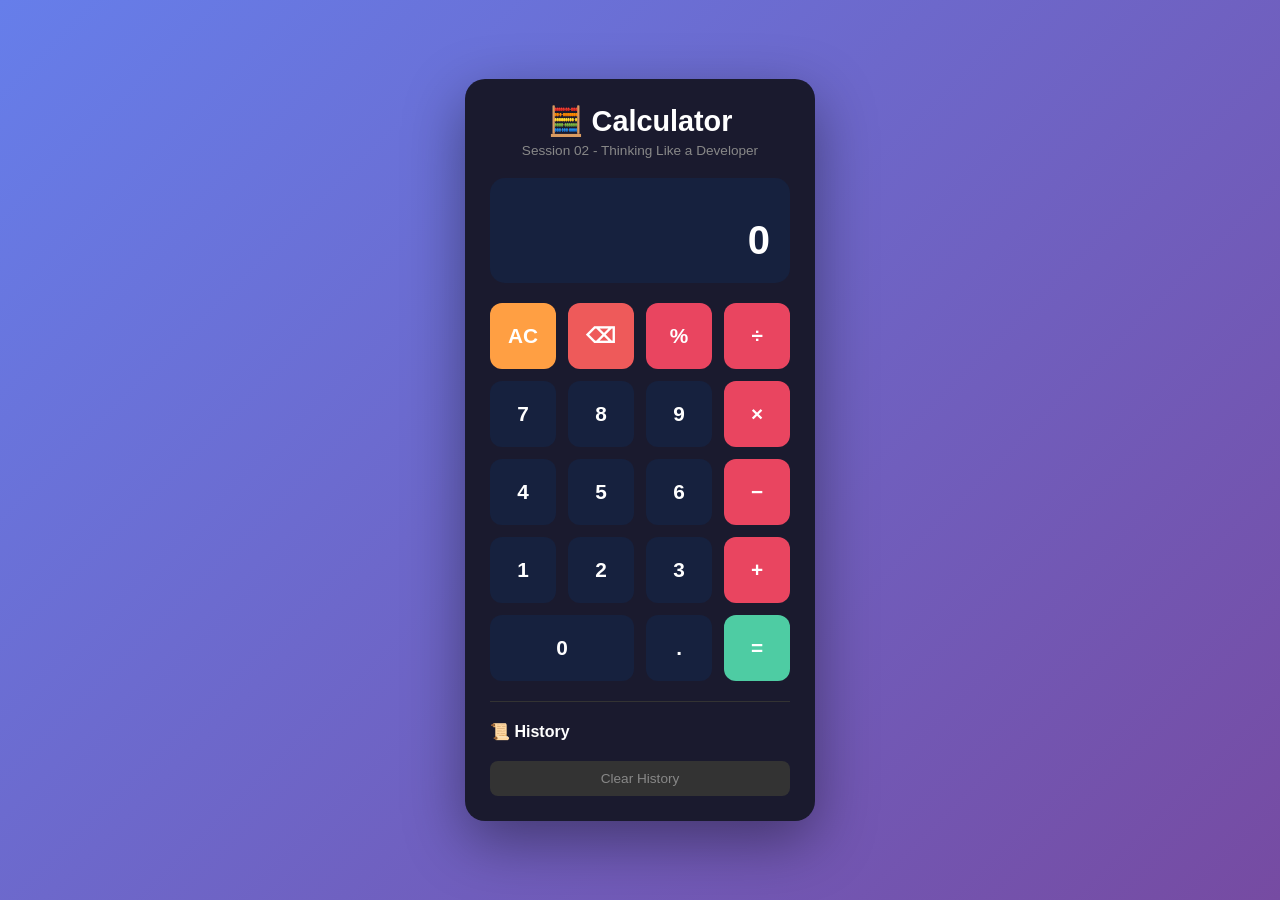
==== commit 61bcd5e1: "Update index.html Removed footer section from the HTML file." ====
--- a/index.html
+++ b/index.html
@@ -54,14 +54,7 @@
                 <div class="history" id="history"></div>
                 <button class="btn-clear-history" onclick="clearHistory()">Clear History</button>
             </div>
-        </div>
-        
-        <!-- Footer -->
-        <footer>
-            <p>Made with ❤️ by <strong>Ahmed M. Ezzeldeen</strong></p>
-            <p>Session 02 Assignment - Calculator Project</p>
-        </footer>
-    </div>
+    
     
     <script src="script.js"></script>
 </body>
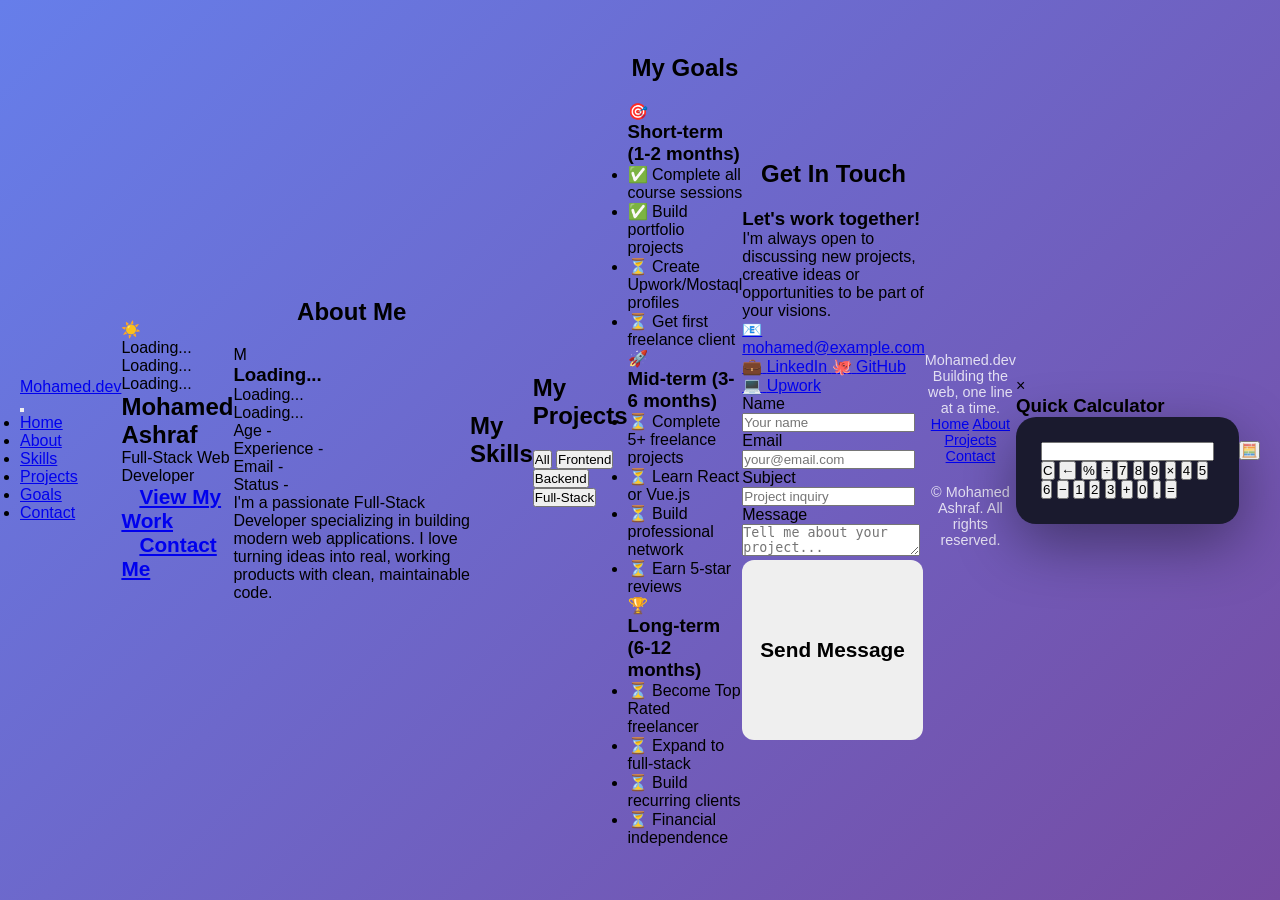
==== commit 5855002e: "Update index.html" ====
--- a/index.html
+++ b/index.html
@@ -3,59 +3,281 @@
 <head>
     <meta charset="UTF-8">
     <meta name="viewport" content="width=device-width, initial-scale=1.0">
-    <title>Calculator - Session 02 Project</title>
+    <title>Mohamed Ashraf | Full-Stack Developer</title>
     <link rel="stylesheet" href="style.css">
 </head>
 <body>
-    <div class="container">
-        <div class="calculator">
-            <h1>🧮 Calculator</h1>
-            <p class="subtitle">Session 02 - Thinking Like a Developer</p>
+    <!-- =============================================
+         Navigation - Session 09: DOM & Events
+         ============================================= -->
+    <nav class="navbar">
+        <div class="nav-container">
+            <a href="#home" class="logo">Mohamed.dev</a>
             
-            <!-- Display -->
-            <div class="display">
-                <div class="previous-operand" id="previousOperand"></div>
-                <div class="current-operand" id="currentOperand">0</div>
-            </div>
+            <!-- Burger Menu Button -->
+            <button class="burger-btn" aria-label="Toggle navigation menu">
+                <span></span>
+                <span></span>
+                <span></span>
+            </button>
             
-            <!-- Buttons -->
-            <div class="buttons">
-                <button class="btn btn-clear" onclick="clearAll()">AC</button>
-                <button class="btn btn-delete" onclick="deleteLast()">⌫</button>
-                <button class="btn btn-operator" onclick="appendOperator('%')">%</button>
-                <button class="btn btn-operator" onclick="appendOperator('/')">÷</button>
-                
-                <button class="btn btn-number" onclick="appendNumber('7')">7</button>
-                <button class="btn btn-number" onclick="appendNumber('8')">8</button>
-                <button class="btn btn-number" onclick="appendNumber('9')">9</button>
-                <button class="btn btn-operator" onclick="appendOperator('*')">×</button>
-                
-                <button class="btn btn-number" onclick="appendNumber('4')">4</button>
-                <button class="btn btn-number" onclick="appendNumber('5')">5</button>
-                <button class="btn btn-number" onclick="appendNumber('6')">6</button>
-                <button class="btn btn-operator" onclick="appendOperator('-')">−</button>
-                
-                <button class="btn btn-number" onclick="appendNumber('1')">1</button>
-                <button class="btn btn-number" onclick="appendNumber('2')">2</button>
-                <button class="btn btn-number" onclick="appendNumber('3')">3</button>
-                <button class="btn btn-operator" onclick="appendOperator('+')">+</button>
-                
-                <button class="btn btn-number btn-zero" onclick="appendNumber('0')">0</button>
-                <button class="btn btn-number" onclick="appendDecimal()">.</button>
-                <button class="btn btn-equals" onclick="calculate()">=</button>
-            </div>
-            
-            <!-- Error Message -->
-            <div class="error-message" id="errorMessage"></div>
-            
-            <!-- History -->
-            <div class="history-section">
-                <h3>📜 History</h3>
-                <div class="history" id="history"></div>
-                <button class="btn-clear-history" onclick="clearHistory()">Clear History</button>
-            </div>
-    
-    
+            <ul class="nav-menu">
+                <li><a href="#home" class="nav-link active">Home</a></li>
+                <li><a href="#about" class="nav-link">About</a></li>
+                <li><a href="#skills" class="nav-link">Skills</a></li>
+                <li><a href="#projects" class="nav-link">Projects</a></li>
+                <li><a href="#goals" class="nav-link">Goals</a></li>
+                <li><a href="#contact" class="nav-link">Contact</a></li>
+            </ul>
+        </div>
+    </nav>
+
+    <!-- =============================================
+         Hero Section - Session 06: Date & Time Greeting
+         ============================================= -->
+    <section id="home" class="hero">
+        <div class="hero-content">
+            <div class="greeting-icon" id="greeting-icon">☀️</div>
+            <p class="greeting" id="greeting">Loading...</p>
+            <div class="day-info">
+                <span class="day-name" id="day-name">Loading...</span>
+                <span class="date-full" id="date-full">Loading...</span>
+            </div>
+            <h1 class="hero-name">Mohamed Ashraf</h1>
+            <p class="hero-title">Full-Stack Web Developer</p>
+            <div class="hero-buttons">
+                <a href="#projects" class="btn btn-primary">View My Work</a>
+                <a href="#contact" class="btn btn-outline">Contact Me</a>
+            </div>
+        </div>
+    </section>
+
+    <!-- =============================================
+         About Section - Session 05: Variables & Data Types
+         ============================================= -->
+    <section id="about" class="about">
+        <div class="container">
+            <h2 class="section-title">About Me</h2>
+            <div class="about-content">
+                <div class="about-card">
+                    <div class="avatar" id="avatar">M</div>
+                    <div class="about-info">
+                        <h3 id="full-name">Loading...</h3>
+                        <p class="job-title" id="job-title">Loading...</p>
+                        <p class="location" id="location">Loading...</p>
+                    </div>
+                </div>
+                <div class="about-details">
+                    <div class="info-grid">
+                        <div class="info-item">
+                            <span class="info-label">Age</span>
+                            <span class="info-value" id="age">-</span>
+                        </div>
+                        <div class="info-item">
+                            <span class="info-label">Experience</span>
+                            <span class="info-value" id="experience">-</span>
+                        </div>
+                        <div class="info-item">
+                            <span class="info-label">Email</span>
+                            <span class="info-value" id="email">-</span>
+                        </div>
+                        <div class="info-item">
+                            <span class="info-label">Status</span>
+                            <span class="info-value status-available" id="status">-</span>
+                        </div>
+                    </div>
+                    <p class="about-text" id="about-text">
+                        I'm a passionate Full-Stack Developer specializing in building modern web applications. 
+                        I love turning ideas into real, working products with clean, maintainable code.
+                    </p>
+                </div>
+            </div>
+        </div>
+    </section>
+
+    <!-- =============================================
+         Skills Section - Session 08: Arrays & Objects
+         ============================================= -->
+    <section id="skills" class="skills">
+        <div class="container">
+            <h2 class="section-title">My Skills</h2>
+            <div class="skills-container" id="skills-container">
+                <!-- Skills will be rendered by JavaScript -->
+            </div>
+        </div>
+    </section>
+
+    <!-- =============================================
+         Projects Section - Session 08: Array Methods
+         ============================================= -->
+    <section id="projects" class="projects">
+        <div class="container">
+            <h2 class="section-title">My Projects</h2>
+            <div class="projects-filter">
+                <button class="filter-btn active" data-filter="all">All</button>
+                <button class="filter-btn" data-filter="frontend">Frontend</button>
+                <button class="filter-btn" data-filter="backend">Backend</button>
+                <button class="filter-btn" data-filter="fullstack">Full-Stack</button>
+            </div>
+            <div class="projects-grid" id="projects-grid">
+                <!-- Projects will be rendered by JavaScript -->
+            </div>
+        </div>
+    </section>
+
+    <!-- =============================================
+         Goals Section - Session 03: Portfolio Plan
+         ============================================= -->
+    <section id="goals" class="goals">
+        <div class="container">
+            <h2 class="section-title">My Goals</h2>
+            <div class="goals-grid">
+                <div class="goal-card">
+                    <div class="goal-icon">🎯</div>
+                    <h3>Short-term (1-2 months)</h3>
+                    <ul class="goal-list">
+                        <li><span class="check">✅</span> Complete all course sessions</li>
+                        <li><span class="check">✅</span> Build portfolio projects</li>
+                        <li><span class="pending">⏳</span> Create Upwork/Mostaql profiles</li>
+                        <li><span class="pending">⏳</span> Get first freelance client</li>
+                    </ul>
+                </div>
+                <div class="goal-card">
+                    <div class="goal-icon">🚀</div>
+                    <h3>Mid-term (3-6 months)</h3>
+                    <ul class="goal-list">
+                        <li><span class="pending">⏳</span> Complete 5+ freelance projects</li>
+                        <li><span class="pending">⏳</span> Learn React or Vue.js</li>
+                        <li><span class="pending">⏳</span> Build professional network</li>
+                        <li><span class="pending">⏳</span> Earn 5-star reviews</li>
+                    </ul>
+                </div>
+                <div class="goal-card">
+                    <div class="goal-icon">🏆</div>
+                    <h3>Long-term (6-12 months)</h3>
+                    <ul class="goal-list">
+                        <li><span class="pending">⏳</span> Become Top Rated freelancer</li>
+                        <li><span class="pending">⏳</span> Expand to full-stack</li>
+                        <li><span class="pending">⏳</span> Build recurring clients</li>
+                        <li><span class="pending">⏳</span> Financial independence</li>
+                    </ul>
+                </div>
+            </div>
+        </div>
+    </section>
+
+    <!-- =============================================
+         Contact Section - Session 09: Forms & Events
+         ============================================= -->
+    <section id="contact" class="contact">
+        <div class="container">
+            <h2 class="section-title">Get In Touch</h2>
+            <div class="contact-content">
+                <div class="contact-info">
+                    <h3>Let's work together!</h3>
+                    <p>I'm always open to discussing new projects, creative ideas or opportunities to be part of your visions.</p>
+                    <div class="contact-links">
+                        <a href="#" class="contact-link">
+                            <span class="contact-icon">📧</span>
+                            <span id="contact-email">mohamed@example.com</span>
+                        </a>
+                        <a href="#" class="contact-link">
+                            <span class="contact-icon">💼</span>
+                            <span>LinkedIn</span>
+                        </a>
+                        <a href="#" class="contact-link">
+                            <span class="contact-icon">🐙</span>
+                            <span>GitHub</span>
+                        </a>
+                        <a href="#" class="contact-link">
+                            <span class="contact-icon">💻</span>
+                            <span>Upwork</span>
+                        </a>
+                    </div>
+                </div>
+                <form class="contact-form" id="contact-form">
+                    <div class="form-group">
+                        <label for="name">Name</label>
+                        <input type="text" id="name" name="name" placeholder="Your name" required>
+                    </div>
+                    <div class="form-group">
+                        <label for="email">Email</label>
+                        <input type="email" id="email-input" name="email" placeholder="your@email.com" required>
+                    </div>
+                    <div class="form-group">
+                        <label for="subject">Subject</label>
+                        <input type="text" id="subject" name="subject" placeholder="Project inquiry">
+                    </div>
+                    <div class="form-group">
+                        <label for="message">Message</label>
+                        <textarea id="message" name="message" placeholder="Tell me about your project..." required></textarea>
+                    </div>
+                    <button type="submit" class="btn btn-submit">Send Message</button>
+                </form>
+            </div>
+        </div>
+    </section>
+
+    <!-- =============================================
+         Footer
+         ============================================= -->
+    <footer class="footer">
+        <div class="container">
+            <div class="footer-content">
+                <div class="footer-logo">
+                    <span class="logo-text">Mohamed.dev</span>
+                    <p>Building the web, one line at a time.</p>
+                </div>
+                <div class="footer-links">
+                    <a href="#home">Home</a>
+                    <a href="#about">About</a>
+                    <a href="#projects">Projects</a>
+                    <a href="#contact">Contact</a>
+                </div>
+            </div>
+            <div class="footer-bottom">
+                <p>&copy; <span id="year"></span> Mohamed Ashraf. All rights reserved.</p>
+            </div>
+        </div>
+    </footer>
+
+    <!-- Calculator Modal - Session 02 -->
+    <div class="modal" id="calculator-modal">
+        <div class="modal-content">
+            <span class="close-modal">&times;</span>
+            <h3>Quick Calculator</h3>
+            <div class="calculator">
+                <input type="text" class="calc-display" id="calc-display" readonly>
+                <div class="calc-buttons">
+                    <button class="calc-btn" data-value="C">C</button>
+                    <button class="calc-btn" data-value="←">←</button>
+                    <button class="calc-btn" data-value="%">%</button>
+                    <button class="calc-btn operator" data-value="/">÷</button>
+                    <button class="calc-btn" data-value="7">7</button>
+                    <button class="calc-btn" data-value="8">8</button>
+                    <button class="calc-btn" data-value="9">9</button>
+                    <button class="calc-btn operator" data-value="*">×</button>
+                    <button class="calc-btn" data-value="4">4</button>
+                    <button class="calc-btn" data-value="5">5</button>
+                    <button class="calc-btn" data-value="6">6</button>
+                    <button class="calc-btn operator" data-value="-">−</button>
+                    <button class="calc-btn" data-value="1">1</button>
+                    <button class="calc-btn" data-value="2">2</button>
+                    <button class="calc-btn" data-value="3">3</button>
+                    <button class="calc-btn operator" data-value="+">+</button>
+                    <button class="calc-btn zero" data-value="0">0</button>
+                    <button class="calc-btn" data-value=".">.</button>
+                    <button class="calc-btn equals" data-value="=">=</button>
+                </div>
+            </div>
+        </div>
+    </div>
+
+    <!-- Floating Calculator Button -->
+    <button class="calc-fab" id="calc-fab" title="Open Calculator">
+        🧮
+    </button>
+
     <script src="script.js"></script>
 </body>
 </html>
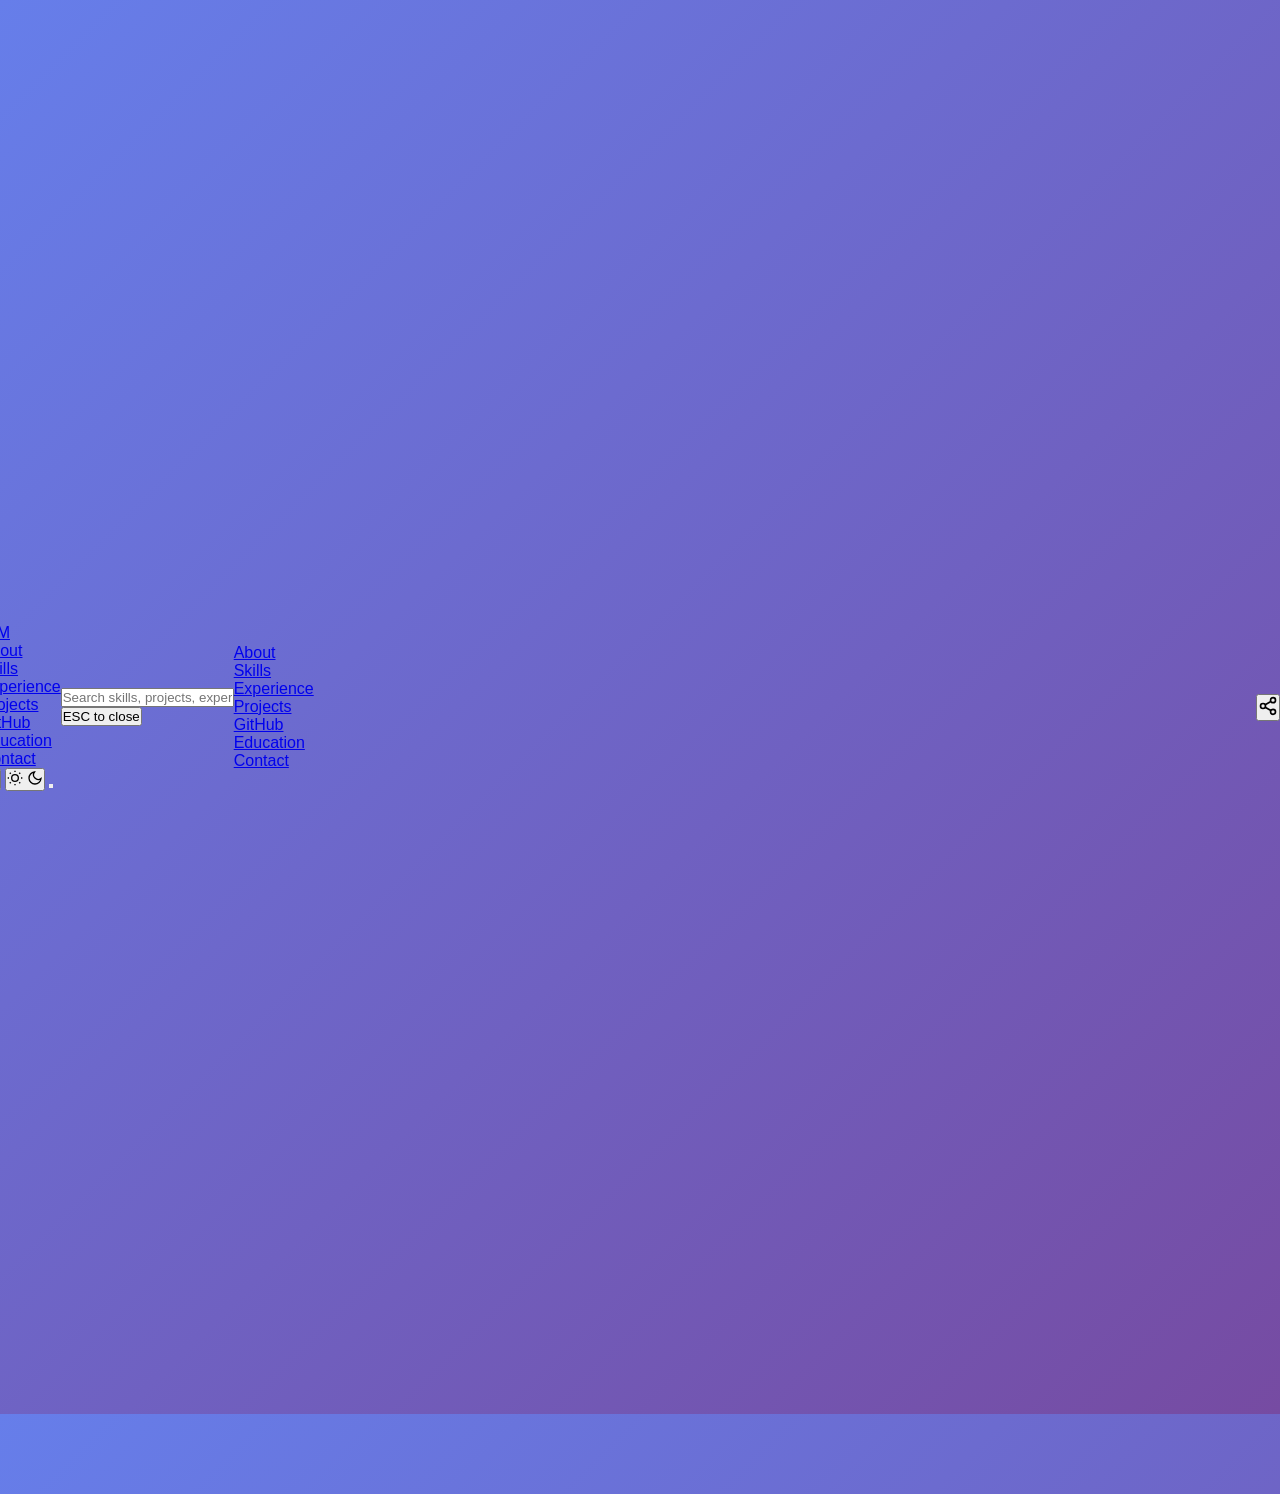
==== commit e647d960: "Update index.html" ====
--- a/index.html
+++ b/index.html
@@ -1,283 +1,566 @@
 <!DOCTYPE html>
-<html lang="en">
+<html lang="en" data-theme="dark">
 <head>
     <meta charset="UTF-8">
     <meta name="viewport" content="width=device-width, initial-scale=1.0">
-    <title>Mohamed Ashraf | Full-Stack Developer</title>
+    <title>Mohammed Ashraf | Junior Web Developer</title>
+    <link rel="icon" type="image/png" href="icon.png">
     <link rel="stylesheet" href="style.css">
+    <link rel="preconnect" href="https://fonts.googleapis.com">
+    <link rel="preconnect" href="https://fonts.gstatic.com" crossorigin>
+    <link href="https://fonts.googleapis.com/css2?family=Inter:wght@300;400;500;600;700&family=JetBrains+Mono:wght@400;500&display=swap" rel="stylesheet">
+    <!-- AOS Animation Library -->
+    <link href="https://unpkg.com/aos@2.3.1/dist/aos.css" rel="stylesheet">
 </head>
 <body>
-    <!-- =============================================
-         Navigation - Session 09: DOM & Events
-         ============================================= -->
-    <nav class="navbar">
+    <!-- Scroll Progress Bar -->
+    <div class="scroll-progress"></div>
+
+    <!-- Particles Background -->
+    <canvas id="particles-canvas"></canvas>
+
+    <!-- Navigation -->
+    <nav class="nav">
         <div class="nav-container">
-            <a href="#home" class="logo">Mohamed.dev</a>
-            
-            <!-- Burger Menu Button -->
-            <button class="burger-btn" aria-label="Toggle navigation menu">
-                <span></span>
-                <span></span>
-                <span></span>
-            </button>
-            
-            <ul class="nav-menu">
-                <li><a href="#home" class="nav-link active">Home</a></li>
-                <li><a href="#about" class="nav-link">About</a></li>
-                <li><a href="#skills" class="nav-link">Skills</a></li>
-                <li><a href="#projects" class="nav-link">Projects</a></li>
-                <li><a href="#goals" class="nav-link">Goals</a></li>
-                <li><a href="#contact" class="nav-link">Contact</a></li>
-            </ul>
+            <a href="#about" class="nav-logo">
+                <img src="icon.png" alt="M" class="nav-icon">
+            </a>
+            <div class="nav-links">
+                <a href="#about">About</a>
+                <a href="#skills">Skills</a>
+                <a href="#experience">Experience</a>
+                <a href="#projects">Projects</a>
+                <a href="#github-activity">GitHub</a>
+                <a href="#education">Education</a>
+                <a href="#contact">Contact</a>
+            </div>
+            <div class="nav-actions">
+                <!-- Search Button -->
+                <button class="search-toggle" aria-label="Search" id="search-toggle">
+                    <svg width="16" height="16" viewBox="0 0 24 24" fill="none" stroke="currentColor" stroke-width="2">
+                        <circle cx="11" cy="11" r="8"/><line x1="21" y1="21" x2="16.65" y2="16.65"/>
+                    </svg>
+                </button>
+                <button class="theme-toggle" aria-label="Toggle theme">
+                    <svg class="icon-sun" width="16" height="16" viewBox="0 0 24 24" fill="none" stroke="currentColor" stroke-width="2"><circle cx="12" cy="12" r="5"/><line x1="12" y1="1" x2="12" y2="3"/><line x1="12" y1="21" x2="12" y2="23"/><line x1="4.22" y1="4.22" x2="5.64" y2="5.64"/><line x1="18.36" y1="18.36" x2="19.78" y2="19.78"/><line x1="1" y1="12" x2="3" y2="12"/><line x1="21" y1="12" x2="23" y2="12"/><line x1="4.22" y1="19.78" x2="5.64" y2="18.36"/><line x1="18.36" y1="5.64" x2="19.78" y2="4.22"/></svg>
+                    <svg class="icon-moon" width="16" height="16" viewBox="0 0 24 24" fill="none" stroke="currentColor" stroke-width="2"><path d="M21 12.79A9 9 0 1 1 11.21 3 7 7 0 0 0 21 12.79z"/></svg>
+                </button>
+                <button class="nav-toggle" aria-label="Menu">
+                    <span></span>
+                    <span></span>
+                </button>
+            </div>
         </div>
     </nav>
 
-    <!-- =============================================
-         Hero Section - Session 06: Date & Time Greeting
-         ============================================= -->
-    <section id="home" class="hero">
-        <div class="hero-content">
-            <div class="greeting-icon" id="greeting-icon">☀️</div>
-            <p class="greeting" id="greeting">Loading...</p>
-            <div class="day-info">
-                <span class="day-name" id="day-name">Loading...</span>
-                <span class="date-full" id="date-full">Loading...</span>
-            </div>
-            <h1 class="hero-name">Mohamed Ashraf</h1>
-            <p class="hero-title">Full-Stack Web Developer</p>
-            <div class="hero-buttons">
-                <a href="#projects" class="btn btn-primary">View My Work</a>
-                <a href="#contact" class="btn btn-outline">Contact Me</a>
-            </div>
-        </div>
-    </section>
-
-    <!-- =============================================
-         About Section - Session 05: Variables & Data Types
-         ============================================= -->
-    <section id="about" class="about">
-        <div class="container">
-            <h2 class="section-title">About Me</h2>
-            <div class="about-content">
-                <div class="about-card">
-                    <div class="avatar" id="avatar">M</div>
-                    <div class="about-info">
-                        <h3 id="full-name">Loading...</h3>
-                        <p class="job-title" id="job-title">Loading...</p>
-                        <p class="location" id="location">Loading...</p>
-                    </div>
-                </div>
-                <div class="about-details">
-                    <div class="info-grid">
-                        <div class="info-item">
-                            <span class="info-label">Age</span>
-                            <span class="info-value" id="age">-</span>
-                        </div>
-                        <div class="info-item">
-                            <span class="info-label">Experience</span>
-                            <span class="info-value" id="experience">-</span>
-                        </div>
-                        <div class="info-item">
-                            <span class="info-label">Email</span>
-                            <span class="info-value" id="email">-</span>
-                        </div>
-                        <div class="info-item">
-                            <span class="info-label">Status</span>
-                            <span class="info-value status-available" id="status">-</span>
-                        </div>
-                    </div>
-                    <p class="about-text" id="about-text">
-                        I'm a passionate Full-Stack Developer specializing in building modern web applications. 
-                        I love turning ideas into real, working products with clean, maintainable code.
-                    </p>
-                </div>
-            </div>
-        </div>
-    </section>
-
-    <!-- =============================================
-         Skills Section - Session 08: Arrays & Objects
-         ============================================= -->
-    <section id="skills" class="skills">
-        <div class="container">
-            <h2 class="section-title">My Skills</h2>
-            <div class="skills-container" id="skills-container">
-                <!-- Skills will be rendered by JavaScript -->
-            </div>
-        </div>
-    </section>
-
-    <!-- =============================================
-         Projects Section - Session 08: Array Methods
-         ============================================= -->
-    <section id="projects" class="projects">
-        <div class="container">
-            <h2 class="section-title">My Projects</h2>
-            <div class="projects-filter">
-                <button class="filter-btn active" data-filter="all">All</button>
-                <button class="filter-btn" data-filter="frontend">Frontend</button>
-                <button class="filter-btn" data-filter="backend">Backend</button>
-                <button class="filter-btn" data-filter="fullstack">Full-Stack</button>
-            </div>
-            <div class="projects-grid" id="projects-grid">
-                <!-- Projects will be rendered by JavaScript -->
-            </div>
-        </div>
-    </section>
-
-    <!-- =============================================
-         Goals Section - Session 03: Portfolio Plan
-         ============================================= -->
-    <section id="goals" class="goals">
-        <div class="container">
-            <h2 class="section-title">My Goals</h2>
-            <div class="goals-grid">
-                <div class="goal-card">
-                    <div class="goal-icon">🎯</div>
-                    <h3>Short-term (1-2 months)</h3>
-                    <ul class="goal-list">
-                        <li><span class="check">✅</span> Complete all course sessions</li>
-                        <li><span class="check">✅</span> Build portfolio projects</li>
-                        <li><span class="pending">⏳</span> Create Upwork/Mostaql profiles</li>
-                        <li><span class="pending">⏳</span> Get first freelance client</li>
-                    </ul>
-                </div>
-                <div class="goal-card">
-                    <div class="goal-icon">🚀</div>
-                    <h3>Mid-term (3-6 months)</h3>
-                    <ul class="goal-list">
-                        <li><span class="pending">⏳</span> Complete 5+ freelance projects</li>
-                        <li><span class="pending">⏳</span> Learn React or Vue.js</li>
-                        <li><span class="pending">⏳</span> Build professional network</li>
-                        <li><span class="pending">⏳</span> Earn 5-star reviews</li>
-                    </ul>
-                </div>
-                <div class="goal-card">
-                    <div class="goal-icon">🏆</div>
-                    <h3>Long-term (6-12 months)</h3>
-                    <ul class="goal-list">
-                        <li><span class="pending">⏳</span> Become Top Rated freelancer</li>
-                        <li><span class="pending">⏳</span> Expand to full-stack</li>
-                        <li><span class="pending">⏳</span> Build recurring clients</li>
-                        <li><span class="pending">⏳</span> Financial independence</li>
-                    </ul>
-                </div>
-            </div>
-        </div>
-    </section>
-
-    <!-- =============================================
-         Contact Section - Session 09: Forms & Events
-         ============================================= -->
-    <section id="contact" class="contact">
-        <div class="container">
-            <h2 class="section-title">Get In Touch</h2>
-            <div class="contact-content">
-                <div class="contact-info">
-                    <h3>Let's work together!</h3>
-                    <p>I'm always open to discussing new projects, creative ideas or opportunities to be part of your visions.</p>
-                    <div class="contact-links">
-                        <a href="#" class="contact-link">
-                            <span class="contact-icon">📧</span>
-                            <span id="contact-email">mohamed@example.com</span>
+    <!-- Search Modal -->
+    <div class="search-modal" id="search-modal">
+        <div class="search-modal-content">
+            <input type="text" class="search-input" id="search-input" placeholder="Search skills, projects, experience...">
+            <div class="search-results" id="search-results"></div>
+            <button class="search-close" id="search-close">ESC to close</button>
+        </div>
+    </div>
+
+    <!-- Mobile Menu -->
+    <div class="mobile-menu">
+        <a href="#about">About</a>
+        <a href="#skills">Skills</a>
+        <a href="#experience">Experience</a>
+        <a href="#projects">Projects</a>
+        <a href="#github-activity">GitHub</a>
+        <a href="#education">Education</a>
+        <a href="#contact">Contact</a>
+    </div>
+
+    <!-- Hero -->
+    <header id="about" class="hero">
+        <div class="hero-glow"></div>
+        <div class="container">
+            <div class="hero-content" data-aos="fade-up">
+                <div class="hero-top">
+                    <div class="hero-photo">
+                        <img src="profile.jpg" alt="Mohammed Ashraf" loading="lazy" class="profile-img">
+                        <div class="photo-glow"></div>
+                    </div>
+                    <div class="hero-text">
+                        <p class="hero-greeting">Hello, I'm</p>
+                        <h1 class="hero-name gradient-text">Mohammed Ashraf</h1>
+                        <p class="hero-title">
+                            <span class="typing-text" id="typing-text"></span>
+                            <span class="typing-cursor">|</span>
+                        </p>
+                    </div>
+                </div>
+                <p class="hero-desc">Entry-level Web Developer with a solid foundation in front-end and back-end web development. Proficient in HTML5, CSS3, and JavaScript (ES6+) for creating responsive and interactive user interfaces.</p>
+                <div class="hero-actions">
+                    <a href="#projects" class="btn btn-primary glow-btn">View Projects</a>
+                    <a href="#contact" class="btn btn-outline">Get in Touch</a>
+                    <a href="cv.pdf" class="btn btn-secondary" download>
+                        <svg width="16" height="16" viewBox="0 0 24 24" fill="none" stroke="currentColor" stroke-width="2"><path d="M21 15v4a2 2 0 0 1-2 2H5a2 2 0 0 1-2-2v-4"/><polyline points="7,10 12,15 17,10"/><line x1="12" y1="15" x2="12" y2="3"/></svg>
+                        Download CV
+                    </a>
+                </div>
+                <div class="hero-info">
+                    <div class="info-item">
+                        <span class="info-icon">📍</span>
+                        <span>Cairo, Egypt</span>
+                    </div>
+                    <div class="info-item">
+                        <span class="info-icon">💼</span>
+                        <span>Available for Work</span>
+                    </div>
+                    <div class="info-item">
+                        <span class="info-icon">🎓</span>
+                        <span>Thebes Academy</span>
+                    </div>
+                </div>
+            </div>
+        </div>
+    </header>
+
+    <!-- Stats Counter -->
+    <section class="stats-section">
+        <div class="container">
+            <div class="stats-grid" data-aos="fade-up">
+                <div class="stat-card tilt-card">
+                    <span class="stat-number" data-target="4">0</span>
+                    <span class="stat-label">Projects</span>
+                </div>
+                <div class="stat-card tilt-card">
+                    <span class="stat-number" data-target="7">0</span>
+                    <span class="stat-label">Certifications</span>
+                </div>
+                <div class="stat-card tilt-card">
+                    <span class="stat-number" data-target="300">0</span>
+                    <span class="stat-label">Coding Challenges</span>
+                </div>
+                <div class="stat-card tilt-card">
+                    <span class="stat-number" data-target="4">0</span>
+                    <span class="stat-label">Languages</span>
+                </div>
+            </div>
+        </div>
+    </section>
+
+    <!-- Skills -->
+    <section id="skills" class="section section-alt">
+        <div class="container">
+            <h2 class="section-title gradient-text" data-aos="fade-up">Skills</h2>
+            <div class="skills-grid">
+                <div class="skill-category tilt-card" data-aos="fade-up" data-aos-delay="100">
+                    <h3 class="skill-cat-title">🎨 Frontend</h3>
+                    <div class="skill-tags">
+                        <span class="skill-tag">HTML5</span>
+                        <span class="skill-tag">CSS3</span>
+                        <span class="skill-tag">JavaScript (ES6+)</span>
+                        <span class="skill-tag">Responsive Design</span>
+                        <span class="skill-tag">Flexbox</span>
+                        <span class="skill-tag">Grid</span>
+                        <span class="skill-tag">Animations</span>
+                    </div>
+                </div>
+                <div class="skill-category tilt-card" data-aos="fade-up" data-aos-delay="150">
+                    <h3 class="skill-cat-title">⚙️ Backend</h3>
+                    <div class="skill-tags">
+                        <span class="skill-tag">Python</span>
+                        <span class="skill-tag">Flask</span>
+                        <span class="skill-tag">Django</span>
+                        <span class="skill-tag">RESTful APIs</span>
+                    </div>
+                </div>
+                <div class="skill-category tilt-card" data-aos="fade-up" data-aos-delay="200">
+                    <h3 class="skill-cat-title">🗄️ Databases</h3>
+                    <div class="skill-tags">
+                        <span class="skill-tag">MySQL</span>
+                        <span class="skill-tag">PostgreSQL</span>
+                        <span class="skill-tag">MongoDB</span>
+                        <span class="skill-tag">Firebase</span>
+                        <span class="skill-tag">SQLite</span>
+                    </div>
+                </div>
+                <div class="skill-category tilt-card" data-aos="fade-up" data-aos-delay="250">
+                    <h3 class="skill-cat-title">🛠️ Tools & DevOps</h3>
+                    <div class="skill-tags">
+                        <span class="skill-tag">Git/GitHub</span>
+                        <span class="skill-tag">Docker</span>
+                        <span class="skill-tag">VS Code</span>
+                        <span class="skill-tag">Postman</span>
+                        <span class="skill-tag">npm/yarn</span>
+                        <span class="skill-tag">Webpack</span>
+                        <span class="skill-tag">Vite</span>
+                    </div>
+                </div>
+                <div class="skill-category tilt-card" data-aos="fade-up" data-aos-delay="300">
+                    <h3 class="skill-cat-title">🎨 Design Tools</h3>
+                    <div class="skill-tags">
+                        <span class="skill-tag">Figma</span>
+                        <span class="skill-tag">Adobe Photoshop</span>
+                        <span class="skill-tag">Adobe XD</span>
+                        <span class="skill-tag">UI/UX Principles</span>
+                    </div>
+                </div>
+                <div class="skill-category tilt-card" data-aos="fade-up" data-aos-delay="350">
+                    <h3 class="skill-cat-title">🌐 Languages</h3>
+                    <div class="language-list">
+                        <div class="language-item">
+                            <span>Arabic</span>
+                            <span class="lang-level">Native</span>
+                        </div>
+                        <div class="language-item">
+                            <span>English</span>
+                            <span class="lang-level">B2</span>
+                        </div>
+                        <div class="language-item">
+                            <span>Greek</span>
+                            <span class="lang-level">A1</span>
+                        </div>
+                        <div class="language-item">
+                            <span>Swedish</span>
+                            <span class="lang-level">A1</span>
+                        </div>
+                    </div>
+                </div>
+            </div>
+        </div>
+    </section>
+
+    <!-- Experience -->
+    <section id="experience" class="section">
+        <div class="container">
+            <h2 class="section-title gradient-text" data-aos="fade-up">Experience</h2>
+            <div class="timeline">
+                <div class="timeline-item" data-aos="fade-right">
+                    <div class="timeline-marker"></div>
+                    <div class="timeline-content tilt-card">
+                        <div class="timeline-header">
+                            <h3>Web Development Trainee</h3>
+                            <span class="timeline-company">Self-Learning & Personal Projects</span>
+                            <span class="timeline-date">2024 — Present</span>
+                        </div>
+                        <ul class="timeline-list">
+                            <li>Built multiple responsive web pages using HTML5, CSS3, and vanilla JavaScript.</li>
+                            <li>Developed web applications using Python with Flask framework.</li>
+                            <li>Practiced version control workflows with Git and GitHub.</li>
+                            <li>Created UI/UX designs using Figma and Adobe tools.</li>
+                        </ul>
+                    </div>
+                </div>
+                <div class="timeline-item" data-aos="fade-right" data-aos-delay="100">
+                    <div class="timeline-marker"></div>
+                    <div class="timeline-content tilt-card">
+                        <div class="timeline-header">
+                            <h3>Data Analysis Projects</h3>
+                            <span class="timeline-company">Freelance</span>
+                            <span class="timeline-date">2024</span>
+                        </div>
+                        <ul class="timeline-list">
+                            <li>Analyzed and visualized data using Python libraries.</li>
+                            <li>Developed data collection tools and dashboards.</li>
+                            <li>Collaborated with clients to deliver solutions within deadlines.</li>
+                        </ul>
+                    </div>
+                </div>
+            </div>
+        </div>
+    </section>
+
+    <!-- Projects -->
+    <section id="projects" class="section section-alt">
+        <div class="container">
+            <h2 class="section-title gradient-text" data-aos="fade-up">Projects</h2>
+            <div class="projects-grid">
+                <article class="project-card tilt-card" data-aos="fade-up" data-aos-delay="100">
+                    <div class="project-image">
+                        <img src="https://images.unsplash.com/photo-1467232004584-a241de8bcf5d?w=500&h=300&fit=crop" alt="Landing Page Project" loading="lazy">
+                    </div>
+                    <div class="project-body">
+                        <h3 class="project-title">Responsive Landing Page</h3>
+                        <p class="project-desc">A fully responsive landing page from a Figma mockup with smooth animations and interactive elements.</p>
+                        <div class="project-tags">
+                            <span>HTML5</span>
+                            <span>CSS3</span>
+                            <span>JavaScript</span>
+                            <span>Figma</span>
+                        </div>
+                        <div class="project-actions">
+                            <a href="https://github.com/mohammedashraf/landing-page" target="_blank" class="btn-project github">
+                                <svg width="16" height="16" viewBox="0 0 24 24" fill="currentColor"><path d="M12 0c-6.626 0-12 5.373-12 12 0 5.302 3.438 9.8 8.207 11.387.599.111.793-.261.793-.577v-2.234c-3.338.726-4.033-1.416-4.033-1.416-.546-1.387-1.333-1.756-1.333-1.756-1.089-.745.083-.729.083-.729 1.205.084 1.839 1.237 1.839 1.237 1.07 1.834 2.807 1.304 3.492.997.107-.775.418-1.305.762-1.604-2.665-.305-5.467-1.334-5.467-5.931 0-1.311.469-2.381 1.236-3.221-.124-.303-.535-1.524.117-3.176 0 0 1.008-.322 3.301 1.23.957-.266 1.983-.399 3.003-.404 1.02.005 2.047.138 3.006.404 2.291-1.552 3.297-1.23 3.297-1.23.653 1.653.242 2.874.118 3.176.77.84 1.235 1.911 1.235 3.221 0 4.609-2.807 5.624-5.479 5.921.43.372.823 1.102.823 2.222v3.293c0 .319.192.694.801.576 4.765-1.589 8.199-6.086 8.199-11.386 0-6.627-5.373-12-12-12z"/></svg>
+                                Code
+                            </a>
+                            <a href="#" target="_blank" class="btn-project demo">
+                                <svg width="16" height="16" viewBox="0 0 24 24" fill="none" stroke="currentColor" stroke-width="2"><path d="M18 13v6a2 2 0 0 1-2 2H5a2 2 0 0 1-2-2V8a2 2 0 0 1 2-2h6"/><polyline points="15 3 21 3 21 9"/><line x1="10" y1="14" x2="21" y2="3"/></svg>
+                                Live Demo
+                            </a>
+                        </div>
+                    </div>
+                </article>
+                <article class="project-card tilt-card" data-aos="fade-up" data-aos-delay="150">
+                    <div class="project-image">
+                        <img src="https://images.unsplash.com/photo-1484480974693-6ca0a78fb36b?w=500&h=300&fit=crop" alt="Task Manager Project" loading="lazy">
+                    </div>
+                    <div class="project-body">
+                        <h3 class="project-title">Task Manager App</h3>
+                        <p class="project-desc">Task management application with user authentication and CRUD operations using Flask.</p>
+                        <div class="project-tags">
+                            <span>Python</span>
+                            <span>Flask</span>
+                            <span>SQLite</span>
+                            <span>HTML5</span>
+                        </div>
+                        <div class="project-actions">
+                            <a href="https://github.com/mohammedashraf/task-manager" target="_blank" class="btn-project github">
+                                <svg width="16" height="16" viewBox="0 0 24 24" fill="currentColor"><path d="M12 0c-6.626 0-12 5.373-12 12 0 5.302 3.438 9.8 8.207 11.387.599.111.793-.261.793-.577v-2.234c-3.338.726-4.033-1.416-4.033-1.416-.546-1.387-1.333-1.756-1.333-1.756-1.089-.745.083-.729.083-.729 1.205.084 1.839 1.237 1.839 1.237 1.07 1.834 2.807 1.304 3.492.997.107-.775.418-1.305.762-1.604-2.665-.305-5.467-1.334-5.467-5.931 0-1.311.469-2.381 1.236-3.221-.124-.303-.535-1.524.117-3.176 0 0 1.008-.322 3.301 1.23.957-.266 1.983-.399 3.003-.404 1.02.005 2.047.138 3.006.404 2.291-1.552 3.297-1.23 3.297-1.23.653 1.653.242 2.874.118 3.176.77.84 1.235 1.911 1.235 3.221 0 4.609-2.807 5.624-5.479 5.921.43.372.823 1.102.823 2.222v3.293c0 .319.192.694.801.576 4.765-1.589 8.199-6.086 8.199-11.386 0-6.627-5.373-12-12-12z"/></svg>
+                                Code
+                            </a>
+                            <a href="#" target="_blank" class="btn-project demo">
+                                <svg width="16" height="16" viewBox="0 0 24 24" fill="none" stroke="currentColor" stroke-width="2"><path d="M18 13v6a2 2 0 0 1-2 2H5a2 2 0 0 1-2-2V8a2 2 0 0 1 2-2h6"/><polyline points="15 3 21 3 21 9"/><line x1="10" y1="14" x2="21" y2="3"/></svg>
+                                Live Demo
+                            </a>
+                        </div>
+                    </div>
+                </article>
+                <article class="project-card tilt-card" data-aos="fade-up" data-aos-delay="200">
+                    <div class="project-image">
+                        <img src="https://images.unsplash.com/photo-1517180102446-f3ece451e9d8?w=500&h=300&fit=crop" alt="Portfolio Project" loading="lazy">
+                    </div>
+                    <div class="project-body">
+                        <h3 class="project-title">Personal Portfolio</h3>
+                        <p class="project-desc">Portfolio website showcasing projects and skills with smooth scrolling navigation.</p>
+                        <div class="project-tags">
+                            <span>HTML5</span>
+                            <span>CSS3</span>
+                            <span>JavaScript</span>
+                            <span>Adobe XD</span>
+                        </div>
+                        <div class="project-actions">
+                            <a href="https://github.com/mohammedashraf/portfolio" target="_blank" class="btn-project github">
+                                <svg width="16" height="16" viewBox="0 0 24 24" fill="currentColor"><path d="M12 0c-6.626 0-12 5.373-12 12 0 5.302 3.438 9.8 8.207 11.387.599.111.793-.261.793-.577v-2.234c-3.338.726-4.033-1.416-4.033-1.416-.546-1.387-1.333-1.756-1.333-1.756-1.089-.745.083-.729.083-.729 1.205.084 1.839 1.237 1.839 1.237 1.07 1.834 2.807 1.304 3.492.997.107-.775.418-1.305.762-1.604-2.665-.305-5.467-1.334-5.467-5.931 0-1.311.469-2.381 1.236-3.221-.124-.303-.535-1.524.117-3.176 0 0 1.008-.322 3.301 1.23.957-.266 1.983-.399 3.003-.404 1.02.005 2.047.138 3.006.404 2.291-1.552 3.297-1.23 3.297-1.23.653 1.653.242 2.874.118 3.176.77.84 1.235 1.911 1.235 3.221 0 4.609-2.807 5.624-5.479 5.921.43.372.823 1.102.823 2.222v3.293c0 .319.192.694.801.576 4.765-1.589 8.199-6.086 8.199-11.386 0-6.627-5.373-12-12-12z"/></svg>
+                                Code
+                            </a>
+                            <a href="#" target="_blank" class="btn-project demo">
+                                <svg width="16" height="16" viewBox="0 0 24 24" fill="none" stroke="currentColor" stroke-width="2"><path d="M18 13v6a2 2 0 0 1-2 2H5a2 2 0 0 1-2-2V8a2 2 0 0 1 2-2h6"/><polyline points="15 3 21 3 21 9"/><line x1="10" y1="14" x2="21" y2="3"/></svg>
+                                Live Demo
+                            </a>
+                        </div>
+                    </div>
+                </article>
+                <article class="project-card tilt-card" data-aos="fade-up" data-aos-delay="250">
+                    <div class="project-image">
+                        <img src="https://images.unsplash.com/photo-1499750310107-5fef28a66643?w=500&h=300&fit=crop" alt="Django Blog Project" loading="lazy">
+                    </div>
+                    <div class="project-body">
+                        <h3 class="project-title">Django Blog</h3>
+                        <p class="project-desc">Blog application with user registration, login, and post management features.</p>
+                        <div class="project-tags">
+                            <span>Python</span>
+                            <span>Django</span>
+                            <span>PostgreSQL</span>
+                            <span>HTML5</span>
+                        </div>
+                        <div class="project-actions">
+                            <a href="https://github.com/mohammedashraf/django-blog" target="_blank" class="btn-project github">
+                                <svg width="16" height="16" viewBox="0 0 24 24" fill="currentColor"><path d="M12 0c-6.626 0-12 5.373-12 12 0 5.302 3.438 9.8 8.207 11.387.599.111.793-.261.793-.577v-2.234c-3.338.726-4.033-1.416-4.033-1.416-.546-1.387-1.333-1.756-1.333-1.756-1.089-.745.083-.729.083-.729 1.205.084 1.839 1.237 1.839 1.237 1.07 1.834 2.807 1.304 3.492.997.107-.775.418-1.305.762-1.604-2.665-.305-5.467-1.334-5.467-5.931 0-1.311.469-2.381 1.236-3.221-.124-.303-.535-1.524.117-3.176 0 0 1.008-.322 3.301 1.23.957-.266 1.983-.399 3.003-.404 1.02.005 2.047.138 3.006.404 2.291-1.552 3.297-1.23 3.297-1.23.653 1.653.242 2.874.118 3.176.77.84 1.235 1.911 1.235 3.221 0 4.609-2.807 5.624-5.479 5.921.43.372.823 1.102.823 2.222v3.293c0 .319.192.694.801.576 4.765-1.589 8.199-6.086 8.199-11.386 0-6.627-5.373-12-12-12z"/></svg>
+                                Code
+                            </a>
+                            <a href="#" target="_blank" class="btn-project demo">
+                                <svg width="16" height="16" viewBox="0 0 24 24" fill="none" stroke="currentColor" stroke-width="2"><path d="M18 13v6a2 2 0 0 1-2 2H5a2 2 0 0 1-2-2V8a2 2 0 0 1 2-2h6"/><polyline points="15 3 21 3 21 9"/><line x1="10" y1="14" x2="21" y2="3"/></svg>
+                                Live Demo
+                            </a>
+                        </div>
+                    </div>
+                </article>
+            </div>
+        </div>
+    </section>
+
+    <!-- GitHub Activity -->
+    <section id="github-activity" class="section">
+        <div class="container">
+            <h2 class="section-title gradient-text" data-aos="fade-up">GitHub Activity</h2>
+            <div class="github-grid" data-aos="fade-up">
+                <div class="github-stats tilt-card">
+                    <div class="github-header">
+                        <svg width="24" height="24" viewBox="0 0 24 24" fill="currentColor"><path d="M12 0c-6.626 0-12 5.373-12 12 0 5.302 3.438 9.8 8.207 11.387.599.111.793-.261.793-.577v-2.234c-3.338.726-4.033-1.416-4.033-1.416-.546-1.387-1.333-1.756-1.333-1.756-1.089-.745.083-.729.083-.729 1.205.084 1.839 1.237 1.839 1.237 1.07 1.834 2.807 1.304 3.492.997.107-.775.418-1.305.762-1.604-2.665-.305-5.467-1.334-5.467-5.931 0-1.311.469-2.381 1.236-3.221-.124-.303-.535-1.524.117-3.176 0 0 1.008-.322 3.301 1.23.957-.266 1.983-.399 3.003-.404 1.02.005 2.047.138 3.006.404 2.291-1.552 3.297-1.23 3.297-1.23.653 1.653.242 2.874.118 3.176.77.84 1.235 1.911 1.235 3.221 0 4.609-2.807 5.624-5.479 5.921.43.372.823 1.102.823 2.222v3.293c0 .319.192.694.801.576 4.765-1.589 8.199-6.086 8.199-11.386 0-6.627-5.373-12-12-12z"/></svg>
+                        <span>GitHub Stats</span>
+                    </div>
+                    <div class="github-stats-grid">
+                        <div class="github-stat">
+                            <span class="github-stat-number">4</span>
+                            <span class="github-stat-label">Repositories</span>
+                        </div>
+                        <div class="github-stat">
+                            <span class="github-stat-number">100+</span>
+                            <span class="github-stat-label">Contributions</span>
+                        </div>
+                    </div>
+                </div>
+                <div class="github-repos tilt-card">
+                    <h4>Recent Repositories</h4>
+                    <div class="repo-list" id="repo-list">
+                        <a href="https://github.com/mohammedashraf/landing-page" target="_blank" class="repo-item">
+                            <span class="repo-name">landing-page</span>
+                            <span class="repo-desc">Responsive landing page with animations</span>
                         </a>
-                        <a href="#" class="contact-link">
-                            <span class="contact-icon">💼</span>
-                            <span>LinkedIn</span>
+                        <a href="https://github.com/mohammedashraf/task-manager" target="_blank" class="repo-item">
+                            <span class="repo-name">task-manager</span>
+                            <span class="repo-desc">Flask task management app</span>
                         </a>
-                        <a href="#" class="contact-link">
-                            <span class="contact-icon">🐙</span>
-                            <span>GitHub</span>
+                        <a href="https://github.com/mohammedashraf/portfolio" target="_blank" class="repo-item">
+                            <span class="repo-name">portfolio</span>
+                            <span class="repo-desc">Personal portfolio website</span>
                         </a>
-                        <a href="#" class="contact-link">
-                            <span class="contact-icon">💻</span>
-                            <span>Upwork</span>
+                        <a href="https://github.com/mohammedashraf/django-blog" target="_blank" class="repo-item">
+                            <span class="repo-name">django-blog</span>
+                            <span class="repo-desc">Django blog application</span>
                         </a>
                     </div>
                 </div>
-                <form class="contact-form" id="contact-form">
-                    <div class="form-group">
-                        <label for="name">Name</label>
-                        <input type="text" id="name" name="name" placeholder="Your name" required>
-                    </div>
-                    <div class="form-group">
-                        <label for="email">Email</label>
-                        <input type="email" id="email-input" name="email" placeholder="your@email.com" required>
-                    </div>
-                    <div class="form-group">
-                        <label for="subject">Subject</label>
-                        <input type="text" id="subject" name="subject" placeholder="Project inquiry">
-                    </div>
-                    <div class="form-group">
-                        <label for="message">Message</label>
-                        <textarea id="message" name="message" placeholder="Tell me about your project..." required></textarea>
-                    </div>
-                    <button type="submit" class="btn btn-submit">Send Message</button>
-                </form>
-            </div>
-        </div>
-    </section>
-
-    <!-- =============================================
-         Footer
-         ============================================= -->
+            </div>
+        </div>
+    </section>
+
+    <!-- Education -->
+    <section id="education" class="section section-alt">
+        <div class="container">
+            <h2 class="section-title gradient-text" data-aos="fade-up">Education</h2>
+            <div class="edu-card tilt-card" data-aos="fade-up">
+                <h3>Bachelor of Management Information Systems</h3>
+                <p class="edu-school">Thebes Academy</p>
+                <p class="edu-date">Sep 2022 — Present</p>
+                <p class="edu-detail">GPA: A+ | Database Systems, Web Development, UI/UX Design, Software Engineering</p>
+            </div>
+
+            <h3 class="cert-title" data-aos="fade-up">🏆 Certifications</h3>
+            <div class="certifications-grid" data-aos="fade-up">
+                <div class="cert-item">
+                    <span class="cert-name">HTML and CSS in Depth</span>
+                    <span class="cert-provider">Meta • Coursera</span>
+                </div>
+                <div class="cert-item">
+                    <span class="cert-name">Programming with JavaScript</span>
+                    <span class="cert-provider">Meta • Coursera</span>
+                </div>
+                <div class="cert-item">
+                    <span class="cert-name">Python for Everybody</span>
+                    <span class="cert-provider">University of Michigan</span>
+                </div>
+                <div class="cert-item">
+                    <span class="cert-name">Responsive Web Design</span>
+                    <span class="cert-provider">freeCodeCamp</span>
+                </div>
+                <div class="cert-item">
+                    <span class="cert-name">Git and GitHub</span>
+                    <span class="cert-provider">Google</span>
+                </div>
+                <div class="cert-item">
+                    <span class="cert-name">Django for Beginners</span>
+                    <span class="cert-provider">Udemy</span>
+                </div>
+                <div class="cert-item">
+                    <span class="cert-name">Figma UI/UX Design</span>
+                    <span class="cert-provider">Udemy</span>
+                </div>
+            </div>
+        </div>
+    </section>
+
+    <!-- Contact -->
+    <section id="contact" class="section">
+        <div class="container">
+            <h2 class="section-title gradient-text" data-aos="fade-up">Contact</h2>
+            <div class="contact-content" data-aos="fade-up">
+                <p class="contact-text">I'm always open to discussing new projects, opportunities, or ideas. Feel free to reach out.</p>
+                <div class="contact-links">
+                    <a href="mailto:muhammed.alsawalhi@gmail.com" class="contact-link tilt-card">
+                        <span class="contact-icon">✉️</span>
+                        <span>Email</span>
+                    </a>
+                    <a href="https://linkedin.com/in/mohammed-ashraf" target="_blank" class="contact-link tilt-card">
+                        <span class="contact-icon">💼</span>
+                        <span>LinkedIn</span>
+                    </a>
+                    <a href="https://github.com/mohammedashraf" target="_blank" class="contact-link tilt-card">
+                        <span class="contact-icon">🐙</span>
+                        <span>GitHub</span>
+                    </a>
+                    <a href="https://www.kaggle.com/mohammedashraf77" target="_blank" class="contact-link tilt-card">
+                        <span class="contact-icon">📊</span>
+                        <span>Kaggle</span>
+                    </a>
+                </div>
+                <div class="contact-buttons">
+                    <a href="mailto:muhammed.alsawalhi@gmail.com" class="btn btn-primary glow-btn">
+                        Send Message
+                    </a>
+                    <a href="https://wa.me/201156448257" target="_blank" class="btn btn-whatsapp">
+                        <svg width="16" height="16" viewBox="0 0 24 24" fill="currentColor"><path d="M17.472 14.382c-.297-.149-1.758-.867-2.03-.967-.273-.099-.471-.148-.67.15-.197.297-.767.966-.94 1.164-.173.199-.347.223-.644.075-.297-.15-1.255-.463-2.39-1.475-.883-.788-1.48-1.761-1.653-2.059-.173-.297-.018-.458.13-.606.134-.133.298-.347.446-.52.149-.174.198-.298.298-.497.099-.198.05-.371-.025-.52-.075-.149-.669-1.612-.916-2.207-.242-.579-.487-.5-.669-.51-.173-.008-.371-.01-.57-.01-.198 0-.52.074-.792.372-.272.297-1.04 1.016-1.04 2.479 0 1.462 1.065 2.875 1.213 3.074.149.198 2.096 3.2 5.077 4.487.709.306 1.262.489 1.694.625.712.227 1.36.195 1.871.118.571-.085 1.758-.719 2.006-1.413.248-.694.248-1.289.173-1.413-.074-.124-.272-.198-.57-.347m-5.421 7.403h-.004a9.87 9.87 0 01-5.031-1.378l-.361-.214-3.741.982.998-3.648-.235-.374a9.86 9.86 0 01-1.51-5.26c.001-5.45 4.436-9.884 9.888-9.884 2.64 0 5.122 1.03 6.988 2.898a9.825 9.825 0 012.893 6.994c-.003 5.45-4.437 9.884-9.885 9.884m8.413-18.297A11.815 11.815 0 0012.05 0C5.495 0 .16 5.335.157 11.892c0 2.096.547 4.142 1.588 5.945L.057 24l6.305-1.654a11.882 11.882 0 005.683 1.448h.005c6.554 0 11.89-5.335 11.893-11.893a11.821 11.821 0 00-3.48-8.413z"/></svg>
+                        WhatsApp
+                    </a>
+                </div>
+            </div>
+        </div>
+    </section>
+
+    <!-- Social Share -->
+    <div class="social-share">
+        <button class="share-btn" id="share-btn" title="Share">
+            <svg width="20" height="20" viewBox="0 0 24 24" fill="none" stroke="currentColor" stroke-width="2"><circle cx="18" cy="5" r="3"/><circle cx="6" cy="12" r="3"/><circle cx="18" cy="19" r="3"/><line x1="8.59" y1="13.51" x2="15.42" y2="17.49"/><line x1="15.41" y1="6.51" x2="8.59" y2="10.49"/></svg>
+        </button>
+    </div>
+
+    <!-- Share Modal -->
+    <div class="share-modal" id="share-modal">
+        <div class="share-modal-content">
+            <h3>Share Profile</h3>
+            <div class="share-buttons">
+                <a href="https://twitter.com/intent/tweet?text=Check out Mohammed Ashraf's portfolio!&url=" target="_blank" class="share-option twitter">
+                    <span>Twitter</span>
+                </a>
+                <a href="https://www.linkedin.com/sharing/share-offsite/?url=" target="_blank" class="share-option linkedin">
+                    <span>LinkedIn</span>
+                </a>
+                <a href="https://www.facebook.com/sharer/sharer.php?u=" target="_blank" class="share-option facebook">
+                    <span>Facebook</span>
+                </a>
+                <button class="share-option copy" id="copy-link">
+                    <span>Copy Link</span>
+                </button>
+            </div>
+            <button class="share-close" id="share-close">×</button>
+        </div>
+    </div>
+
+    <!-- Footer -->
     <footer class="footer">
         <div class="container">
-            <div class="footer-content">
-                <div class="footer-logo">
-                    <span class="logo-text">Mohamed.dev</span>
-                    <p>Building the web, one line at a time.</p>
-                </div>
-                <div class="footer-links">
-                    <a href="#home">Home</a>
-                    <a href="#about">About</a>
-                    <a href="#projects">Projects</a>
-                    <a href="#contact">Contact</a>
-                </div>
-            </div>
-            <div class="footer-bottom">
-                <p>&copy; <span id="year"></span> Mohamed Ashraf. All rights reserved.</p>
-            </div>
+            <p>© 2025 Mohammed Ashraf. All rights reserved.</p>
         </div>
     </footer>
 
-    <!-- Calculator Modal - Session 02 -->
-    <div class="modal" id="calculator-modal">
-        <div class="modal-content">
-            <span class="close-modal">&times;</span>
-            <h3>Quick Calculator</h3>
-            <div class="calculator">
-                <input type="text" class="calc-display" id="calc-display" readonly>
-                <div class="calc-buttons">
-                    <button class="calc-btn" data-value="C">C</button>
-                    <button class="calc-btn" data-value="←">←</button>
-                    <button class="calc-btn" data-value="%">%</button>
-                    <button class="calc-btn operator" data-value="/">÷</button>
-                    <button class="calc-btn" data-value="7">7</button>
-                    <button class="calc-btn" data-value="8">8</button>
-                    <button class="calc-btn" data-value="9">9</button>
-                    <button class="calc-btn operator" data-value="*">×</button>
-                    <button class="calc-btn" data-value="4">4</button>
-                    <button class="calc-btn" data-value="5">5</button>
-                    <button class="calc-btn" data-value="6">6</button>
-                    <button class="calc-btn operator" data-value="-">−</button>
-                    <button class="calc-btn" data-value="1">1</button>
-                    <button class="calc-btn" data-value="2">2</button>
-                    <button class="calc-btn" data-value="3">3</button>
-                    <button class="calc-btn operator" data-value="+">+</button>
-                    <button class="calc-btn zero" data-value="0">0</button>
-                    <button class="calc-btn" data-value=".">.</button>
-                    <button class="calc-btn equals" data-value="=">=</button>
-                </div>
+    <!-- AI Chatbot -->
+    <div class="chatbot-container" id="chatbot">
+        <button class="chatbot-toggle" id="chatbot-toggle">
+            <svg width="24" height="24" viewBox="0 0 24 24" fill="none" stroke="currentColor" stroke-width="2"><path d="M21 15a2 2 0 0 1-2 2H7l-4 4V5a2 2 0 0 1 2-2h14a2 2 0 0 1 2 2z"/></svg>
+        </button>
+        <div class="chatbot-window" id="chatbot-window">
+            <div class="chatbot-header">
+                <span>🤖 Mohammed's AI Assistant</span>
+                <button class="chatbot-close" id="chatbot-close">×</button>
+            </div>
+            <div class="chatbot-messages" id="chatbot-messages"></div>
+            <div class="chatbot-suggestions" id="chatbot-suggestions"></div>
+            <div class="chatbot-input">
+                <input type="text" id="chatbot-input" placeholder="Type your message...">
+                <button id="chatbot-send">
+                    <svg width="20" height="20" viewBox="0 0 24 24" fill="none" stroke="currentColor" stroke-width="2"><line x1="22" y1="2" x2="11" y2="13"/><polygon points="22 2 15 22 11 13 2 9 22 2"/></svg>
+                </button>
             </div>
         </div>
     </div>
 
-    <!-- Floating Calculator Button -->
-    <button class="calc-fab" id="calc-fab" title="Open Calculator">
-        🧮
-    </button>
-
+    <!-- Scripts -->
+    <script src="https://unpkg.com/aos@2.3.1/dist/aos.js"></script>
     <script src="script.js"></script>
 </body>
 </html>
